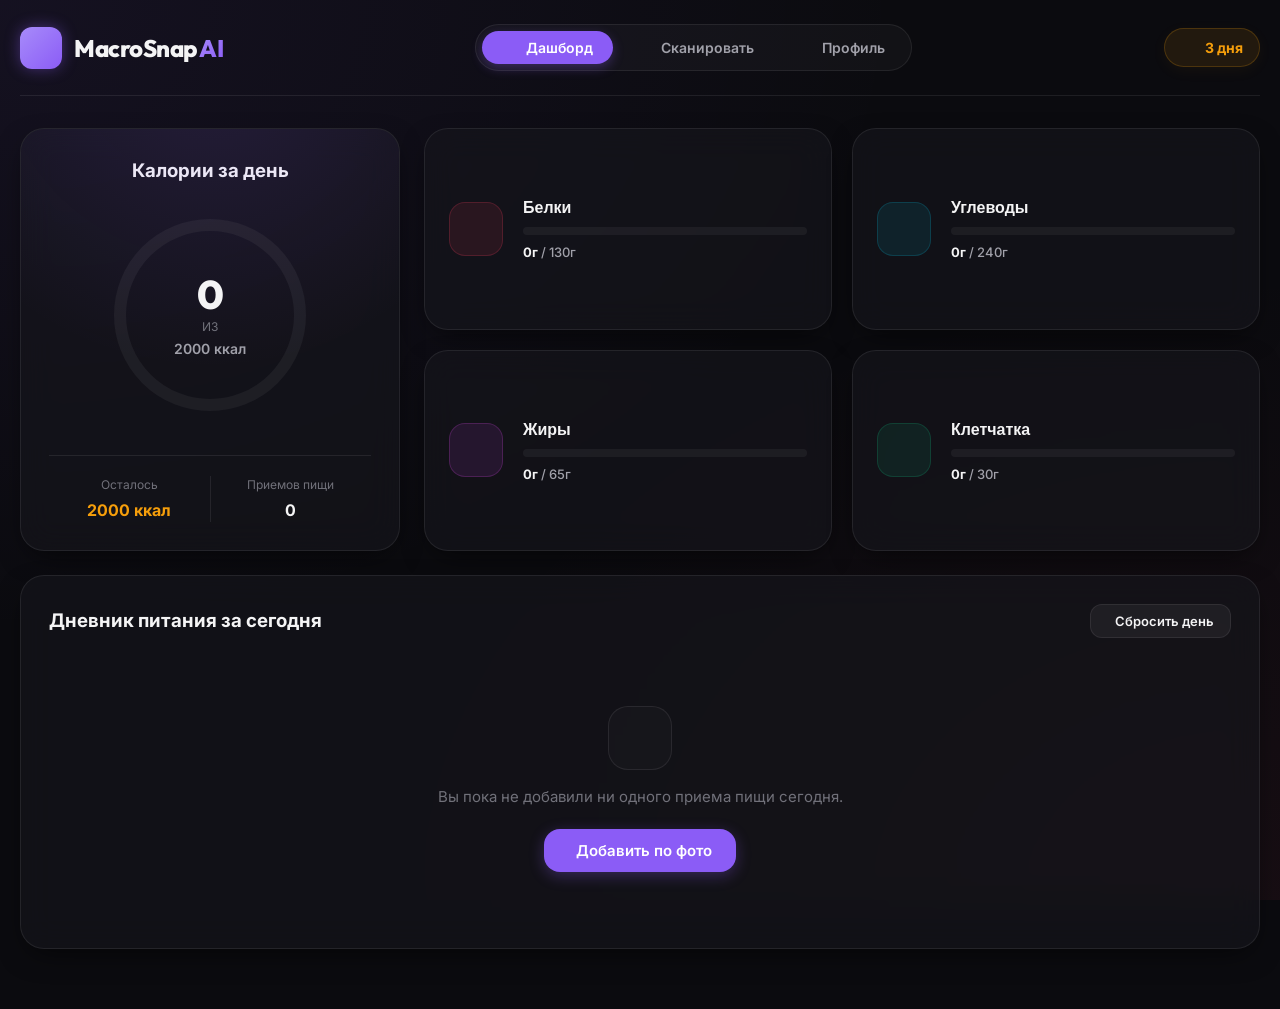
==== index.html @ 3fc34eeb "Add files via upload" ====
<!DOCTYPE html>
<html lang="ru">
<head>
  <meta charset="UTF-8">
  <meta name="viewport" content="width=device-width, initial-scale=1.0">
  <title>MacroSnap AI — Трекер питания по фото</title>
  <meta name="description" content="Умный трекер калорий и макронутриентов. Сфотографируйте еду, а наш ИИ определит ингредиенты, вес, калории и даст персональные рекомендации!">
  <link rel="stylesheet" href="styles.css?v=3.9">
  <!-- Google Fonts: Outfit and Inter -->
  <link rel="preconnect" href="https://fonts.googleapis.com">
  <link rel="preconnect" href="https://fonts.gstatic.com" crossorigin>
  <link href="https://fonts.googleapis.com/css2?family=Inter:wght@300;400;500;600;700&family=Outfit:wght@400;500;600;700;800&display=swap" rel="stylesheet">
  <!-- Lucide Icons (CDN) for UI Icons -->
  <script src="https://unpkg.com/lucide@latest"></script>
</head>
<body>
  <div class="app-container">
    <!-- Sidebar / Top Navigation -->
    <header class="app-header">
      <div class="logo-section">
        <div class="logo-icon">
          <i data-lucide="scan-line"></i>
        </div>
        <span class="logo-text">MacroSnap <span class="accent-text">AI</span></span>
      </div>
      <nav class="app-nav">
        <button class="nav-btn active" id="nav-dashboard-btn" onclick="switchTab('dashboard')">
          <i data-lucide="layout-dashboard"></i>
          <span>Дашборд</span>
        </button>
        <button class="nav-btn" id="nav-scan-btn" onclick="switchTab('scan')">
          <i data-lucide="camera"></i>
          <span>Сканировать</span>
        </button>
        <button class="nav-btn" id="nav-profile-btn" onclick="switchTab('profile')">
          <i data-lucide="user"></i>
          <span>Профиль</span>
        </button>
      </nav>
      <div class="header-actions">
        <div class="streak-badge">
          <i data-lucide="flame" class="streak-icon"></i>
          <span id="streak-count">3 дня</span>
        </div>
      </div>
    </header>

    <!-- Main Content Area -->
    <main class="app-content">
      
      <!-- ================= DASHBOARD TAB ================= -->
      <section id="tab-dashboard" class="tab-content active-tab">
        <div class="dashboard-grid">
          <!-- Main Calorie Card -->
          <div class="card calorie-card">
            <div class="card-glow"></div>
            <h3>Калории за день</h3>
            <div class="calorie-progress-container">
              <svg class="progress-ring" width="220" height="220">
                <circle class="progress-ring__circle-bg" stroke="rgba(255,255,255,0.05)" stroke-width="12" fill="transparent" r="90" cx="110" cy="110"/>
                <circle id="calorie-progress-circle" class="progress-ring__circle" stroke="url(#calorie-grad)" stroke-width="12" fill="transparent" r="90" cx="110" cy="110"/>
                <!-- Gradients Definition -->
                <defs>
                  <linearGradient id="calorie-grad" x1="0%" y1="0%" x2="100%" y2="100%">
                    <stop offset="0%" stop-color="#f59e0b" />
                    <stop offset="100%" stop-color="#ef4444" />
                  </linearGradient>
                </defs>
              </svg>
              <div class="calorie-text">
                <span id="calories-current" class="val">0</span>
                <span class="sep">из</span>
                <span id="calories-target" class="target">2000 ккал</span>
              </div>
            </div>
            <div class="calorie-stats">
              <div class="stat-item">
                <span class="label">Осталось</span>
                <span id="calories-remaining" class="value positive">2000 ккал</span>
              </div>
              <div class="stat-item">
                <span class="label">Приемов пищи</span>
                <span id="meals-count" class="value">0</span>
              </div>
            </div>
          </div>

          <!-- Macros Progress Grid -->
          <div class="macros-summary-grid">
            <!-- Protein Card -->
            <div class="card macro-card protein">
              <div class="macro-icon-wrapper">
                <i data-lucide="beef"></i>
              </div>
              <div class="macro-info">
                <span class="macro-title">Белки</span>
                <div class="macro-bar-container">
                  <div id="protein-progress" class="macro-bar" style="width: 0%"></div>
                </div>
                <div class="macro-values">
                  <span id="protein-current">0г</span> / <span id="protein-target">130г</span>
                </div>
              </div>
            </div>

            <!-- Carbs Card -->
            <div class="card macro-card carbs">
              <div class="macro-icon-wrapper">
                <i data-lucide="wheat"></i>
              </div>
              <div class="macro-info">
                <span class="macro-title">Углеводы</span>
                <div class="macro-bar-container">
                  <div id="carbs-progress" class="macro-bar" style="width: 0%"></div>
                </div>
                <div class="macro-values">
                  <span id="carbs-current">0г</span> / <span id="carbs-target">240г</span>
                </div>
              </div>
            </div>

            <!-- Fats Card -->
            <div class="card macro-card fats">
              <div class="macro-icon-wrapper">
                <i data-lucide="droplet"></i>
              </div>
              <div class="macro-info">
                <span class="macro-title">Жиры</span>
                <div class="macro-bar-container">
                  <div id="fats-progress" class="macro-bar" style="width: 0%"></div>
                </div>
                <div class="macro-values">
                  <span id="fats-current">0г</span> / <span id="fats-target">65г</span>
                </div>
              </div>
            </div>

            <!-- Fiber Card -->
            <div class="card macro-card fiber">
              <div class="macro-icon-wrapper">
                <i data-lucide="apple"></i>
              </div>
              <div class="macro-info">
                <span class="macro-title">Клетчатка</span>
                <div class="macro-bar-container">
                  <div id="fiber-progress" class="macro-bar" style="width: 0%"></div>
                </div>
                <div class="macro-values">
                  <span id="fiber-current">0г</span> / <span id="fiber-target">30г</span>
                </div>
              </div>
            </div>
          </div>
        </div>

        <!-- Today's Log -->
        <div class="card log-card">
          <div class="log-header">
            <h3>Дневник питания за сегодня</h3>
            <button class="btn btn-secondary btn-small" onclick="clearDailyLog()">
              <i data-lucide="trash-2"></i> Сбросить день
            </button>
          </div>
          <div id="meal-log-list" class="meal-log-list">
            <!-- Dynamic elements will be inserted here -->
            <div class="empty-log-state">
              <div class="empty-icon"><i data-lucide="utensils"></i></div>
              <p>Вы пока не добавили ни одного приема пищи сегодня.</p>
              <button class="btn btn-primary" onclick="switchTab('scan')">
                <i data-lucide="plus"></i>Добавить по фото
              </button>
            </div>
          </div>
        </div>
      </section>

      <!-- ================= SCAN TAB ================= -->
      <section id="tab-scan" class="tab-content">
        <div class="scan-grid">
          
          <!-- Source/Capture Section -->
          <div class="card capture-card">
            <h3>Выберите способ ввода</h3>
            
            <!-- Try Demo Section -->
            <div class="demo-section">
              <span class="demo-section-title">Быстрый старт: демо-блюда</span>
              <div class="demo-gallery">
                <div class="demo-item-card" onclick="loadDemoMeal('avocado_toast')">
                  <img src="images/avocado_toast.jpg" alt="Авокадо-тост" loading="lazy">
                  <div class="demo-item-info">
                    <span class="title">Авокадо-тост с яйцом</span>
                    <span class="subtitle">Полезный завтрак</span>
                  </div>
                </div>
                <div class="demo-item-card" onclick="loadDemoMeal('chicken_salad')">
                  <img src="images/chicken_salad.jpg" alt="Салат с курицей" loading="lazy">
                  <div class="demo-item-info">
                    <span class="title">Салат с курицей-гриль</span>
                    <span class="subtitle">Высокобелковый обед</span>
                  </div>
                </div>
                <div class="demo-item-card" onclick="loadDemoMeal('pepperoni_pizza')">
                  <img src="images/pepperoni_pizza.jpg" alt="Пепперони пицца" loading="lazy">
                  <div class="demo-item-info">
                    <span class="title">Слайс пиццы пепперони</span>
                    <span class="subtitle">Читмил / Перекус</span>
                  </div>
                </div>
                <div class="demo-item-card" onclick="loadDemoMeal('berry_bowl')">
                  <img src="images/berry_bowl.jpg" alt="Йогурт с ягодами" loading="lazy">
                  <div class="demo-item-info">
                    <span class="title">Смузи-боул с ягодами</span>
                    <span class="subtitle">Клетчатка и витамины</span>
                  </div>
                </div>
              </div>
            </div>

            <!-- Upload Dropzone & Camera Trigger -->
            <div class="upload-options">
              <div class="divider-text">Или загрузите свое фото</div>
              <div id="drop-zone" class="drop-zone">
                <i data-lucide="image-plus" class="drop-icon"></i>
                <p class="drop-title">Перетащите сюда фото или нажмите для обзора</p>
                <span class="drop-subtitle">Поддерживаются форматы JPG, PNG</span>
                <input type="file" id="file-input" accept="image/*" style="display: none;">
              </div>

              <div class="camera-actions">
                <button id="start-camera-btn" class="btn btn-secondary w-full" onclick="startWebcam()">
                  <i data-lucide="aperture"></i> Включить камеру
                </button>
              </div>

              <!-- Camera Viewport Container (Hidden initially) -->
              <div id="camera-container" class="camera-container" style="display: none;">
                <video id="webcam-preview" autoplay playsinline></video>
                <div class="camera-overlay-frame"></div>
                <div class="camera-controls">
                  <button class="btn btn-primary" onclick="capturePhoto()">
                    <i data-lucide="camera"></i>Сделать снимок
                  </button>
                  <button class="btn btn-secondary" onclick="stopWebcam()">
                    Отмена
                  </button>
                </div>
              </div>
            </div>
          </div>

          <!-- Scan Process & Analysis Result Section -->
          <div class="card analysis-card">
            <div id="analysis-placeholder" class="analysis-placeholder">
              <div class="placeholder-icon">
                <i data-lucide="cpu" class="loading-pulse-slow"></i>
              </div>
              <h4>Ожидание загрузки блюда</h4>
              <p>Выберите демо-блюдо или загрузите фото, чтобы запустить нейросеть для распознавания ингредиентов.</p>
              <div id="model-status" class="model-status">
                <span class="status-dot yellow"></span>
                <span class="status-text">Инициализация ИИ (TensorFlow)...</span>
              </div>
            </div>

            <!-- Scanning Animation Screen -->
            <div id="scanning-screen" class="scanning-screen" style="display: none;">
              <div class="scan-image-preview-container">
                <img id="scanning-image-preview" src="" alt="Сканирование...">
                <div class="scan-laser-line"></div>
                <div class="scan-grid-overlay"></div>
                <!-- Bounding boxes will be inserted here dynamically -->
                <div id="scan-bounding-boxes"></div>
              </div>
              <div class="scanning-status">
                <h4 id="scanning-status-title">Сканирование...</h4>
                <div class="loading-bar-container">
                  <div class="loading-bar" id="scan-loading-bar" style="width: 0%"></div>
                </div>
                <p id="scanning-status-desc">Свертка фич и обнаружение пикселей еды...</p>
              </div>
            </div>

            <!-- Analysis Result Dashboard -->
            <div id="analysis-result" class="analysis-result" style="display: none;">
              <div class="result-image-header">
                <img id="result-image" src="" alt="Результат распознавания">
                <div class="result-image-badge">
                  <i data-lucide="check-circle-2"></i> Распознано ИИ
                </div>
                <!-- Bounding boxes will be inserted here dynamically -->
                <div id="result-bounding-boxes"></div>
              </div>

              <!-- Raw AI Classifications -->
              <div class="ai-raw-outputs" id="ai-raw-outputs"></div>

              <!-- Main Split Panels -->
              <div class="analysis-details-grid">
                
                <!-- Macro Breakdown Circle -->
                <div class="result-macros-summary">
                  <div class="total-calories-display">
                    <span id="result-calories-val" class="kcal-number">0</span>
                    <span class="kcal-label">ккал</span>
                  </div>
                  <div class="macros-mini-bars">
                    <div class="mini-bar-item protein">
                      <div class="bar-header">
                        <span>Белки</span>
                        <span id="result-p-val">0г</span>
                      </div>
                      <div class="bar-bg"><div id="result-p-bar" class="bar-fill" style="width: 0%"></div></div>
                    </div>
                    <div class="mini-bar-item carbs">
                      <div class="bar-header">
                        <span>Углеводы</span>
                        <span id="result-c-val">0г</span>
                      </div>
                      <div class="bar-bg"><div id="result-c-bar" class="bar-fill" style="width: 0%"></div></div>
                    </div>
                    <div class="mini-bar-item fats">
                      <div class="bar-header">
                        <span>Жиры</span>
                        <span id="result-f-val">0г</span>
                      </div>
                      <div class="bar-bg"><div id="result-f-bar" class="bar-fill" style="width: 0%"></div></div>
                    </div>
                    <div class="mini-bar-item fiber">
                      <div class="bar-header">
                        <span>Клетчатка</span>
                        <span id="result-fb-val">0г</span>
                      </div>
                      <div class="bar-bg"><div id="result-fb-bar" class="bar-fill" style="width: 0%"></div></div>
                    </div>
                  </div>
                </div>

                <!-- Bounding boxes and ingredient editing list -->
                <div class="ingredients-list-panel">
                  <h4>Состав и примерный вес</h4>
                  <p class="section-desc">Отрегулируйте ползунками вес ингредиентов, если ИИ ошибся с пропорциями.</p>
                  
                  <div id="ingredients-editor" class="ingredients-editor-list">
                    <!-- Dynamic ingredient rows here -->
                  </div>

                  <!-- Autocomplete & Add Product -->
                  <div class="add-ingredient-section">
                    <div class="input-autocomplete-wrapper">
                      <i data-lucide="plus" class="add-icon"></i>
                      <input type="text" id="add-ingredient-input" placeholder="Добавить ингредиент вручную..." oninput="handleIngredientSearch()" onfocus="handleIngredientSearch()">
                      <div id="autocomplete-dropdown" class="autocomplete-dropdown" style="display: none;">
                        <!-- Match options go here -->
                      </div>
                    </div>
                  </div>
                </div>

              </div>

              <!-- Recommendation Engine Output -->
              <div class="coach-recommendation-card">
                <div class="recommendation-header">
                  <div class="coach-avatar">
                    <i data-lucide="sparkles"></i>
                  </div>
                  <div class="coach-meta">
                    <span class="coach-name">MacroSnap AI Тренер</span>
                    <span class="coach-tag">Персональный разбор</span>
                  </div>
                </div>
                <div class="recommendation-body">
                  <p id="coach-recommendation-text">Добавьте больше белка, чтобы поддержать мышечный тонус, и не забудьте про свежие овощи.</p>
                </div>
              </div>

              <!-- AI Weight Estimation Reasoning Card -->
              <div id="weight-reasoning-card" class="coach-recommendation-card weight-reasoning-card" style="display: none; margin-top: 15px; border-color: rgba(255,255,255,0.08); background: rgba(255, 255, 255, 0.02);">
                <div class="recommendation-header">
                  <div class="coach-avatar" style="background: linear-gradient(135deg, #10B981, #059669);">
                    <i data-lucide="scale"></i>
                  </div>
                  <div class="coach-meta">
                    <span class="coach-name" style="color: #10B981;">ИИ-расчет порции</span>
                    <span class="coach-tag">Ориентиры и плотность</span>
                  </div>
                </div>
                <div class="recommendation-body">
                  <p id="weight-reasoning-text" style="font-style: italic; color: var(--text-secondary);"></p>
                </div>
              </div>

              <!-- Action buttons -->
              <div class="result-actions">
                <button class="btn btn-primary w-full" onclick="saveActiveMeal()">
                  <i data-lucide="check"></i> Сохранить в дневник питания
                </button>
                <button class="btn btn-secondary w-full" onclick="resetScanTab()">
                  <i data-lucide="rotate-ccw"></i> Сбросить
                </button>
              </div>

            </div>
          </div>
        </div>
      </section>

      <!-- ================= PROFILE TAB ================= -->
      <section id="tab-profile" class="tab-content">
        <div class="dashboard-grid">
          
          <!-- User Profile Card -->
          <div class="card profile-card" id="profile-logged-view" style="display: none;">
            <div class="card-glow" style="background: radial-gradient(circle at 50% 0%, rgba(139, 92, 246, 0.15) 0%, transparent 60%);"></div>
            <div style="display: flex; align-items: center; gap: 20px; margin-bottom: 25px;">
              <div class="coach-avatar" style="width: 70px; height: 70px; font-size: 24px; font-weight: bold; background: linear-gradient(135deg, #8b5cf6, #ec4899); border-radius: 50%; display: flex; align-items: center; justify-content: center; color: white;" id="profile-letter-avatar">
                U
              </div>
              <div>
                <h3 id="profile-display-name" style="margin: 0; font-size: 22px;">Пользователь</h3>
                <span id="profile-display-email" style="font-size: 14px; color: var(--text-secondary);">user@example.com</span>
              </div>
            </div>

            <!-- Mifflin-St Jeor Summary -->
            <div style="background: rgba(255,255,255,0.02); border: 1px solid rgba(255,255,255,0.05); border-radius: 12px; padding: 20px; margin-bottom: 20px;">
              <div style="display: flex; justify-content: space-between; align-items: center; margin-bottom: 15px;">
                <span style="font-weight: 600;">Суточная норма (ИИ-расчет)</span>
                <span class="value positive" id="profile-calculated-target" style="font-weight: bold; color: var(--color-protein); font-size: 18px;">2000 ккал</span>
              </div>
              <p style="font-size: 13px; color: var(--text-secondary); line-height: 1.5; margin: 0;">Расчитано на основе формулы Миффлина-Сан Жеора для поддержания текущей массы тела с учетом вашего пола, возраста и активности.</p>
            </div>

            <!-- Profile Parameters Form / Grid -->
            <div style="display: grid; grid-template-columns: repeat(2, 1fr); gap: 15px; margin-bottom: 25px;">
              <div class="parameter-box" style="background: rgba(255,255,255,0.02); border: 1px solid rgba(255,255,255,0.05); border-radius: 12px; padding: 15px; text-align: center;">
                <span style="font-size: 12px; color: var(--text-secondary); display: block; margin-bottom: 5px;">ИМТ (Индекс массы)</span>
                <span id="profile-bmi-val" style="font-size: 20px; font-weight: bold; display: block; margin-bottom: 3px;">22.5</span>
                <span id="profile-bmi-status" class="ai-tag matched" style="font-size: 11px; padding: 2px 8px; border-radius: 20px; background: rgba(16, 185, 129, 0.1); color: #10B981; border: 1px solid rgba(16, 185, 129, 0.2);">Норма</span>
              </div>
              <div class="parameter-box" style="background: rgba(255,255,255,0.02); border: 1px solid rgba(255,255,255,0.05); border-radius: 12px; padding: 15px; text-align: center;">
                <span style="font-size: 12px; color: var(--text-secondary); display: block; margin-bottom: 5px;">Базовый метаболизм (BMR)</span>
                <span id="profile-bmr-val" style="font-size: 20px; font-weight: bold; display: block; margin-bottom: 3px;">1650</span>
                <span style="font-size: 11px; color: var(--text-secondary);">ккал / сутки</span>
              </div>
            </div>

            <!-- Parameters Editor -->
            <h4 style="margin-bottom: 15px;">Корректировка параметров</h4>
            <div style="display: flex; flex-direction: column; gap: 15px; margin-bottom: 25px;">
              <div>
                <div style="display: flex; justify-content: space-between; margin-bottom: 5px; font-size: 14px;">
                  <span>Вес</span>
                  <span id="profile-weight-label" style="font-weight: bold;">70 кг</span>
                </div>
                <input type="range" id="profile-weight-slider" min="30" max="180" step="1" value="70" oninput="updateProfileMetric('weight', this.value)" style="width: 100%; accent-color: var(--color-protein);">
              </div>
              <div>
                <div style="display: flex; justify-content: space-between; margin-bottom: 5px; font-size: 14px;">
                  <span>Рост</span>
                  <span id="profile-height-label" style="font-weight: bold;">175 см</span>
                </div>
                <input type="range" id="profile-height-slider" min="100" max="220" step="1" value="175" oninput="updateProfileMetric('height', this.value)" style="width: 100%; accent-color: var(--color-protein);">
              </div>
              <div>
                <div style="display: flex; justify-content: space-between; margin-bottom: 5px; font-size: 14px;">
                  <span>Возраст</span>
                  <span id="profile-age-label" style="font-weight: bold;">25 лет</span>
                </div>
                <input type="range" id="profile-age-slider" min="12" max="100" step="1" value="25" oninput="updateProfileMetric('age', this.value)" style="width: 100%; accent-color: var(--color-protein);">
              </div>
            </div>

            <!-- Log out -->
            <button class="btn btn-secondary w-full" onclick="handleLogout()" style="border-color: rgba(239, 68, 68, 0.2); color: #ef4444;">
              <i data-lucide="log-out"></i> Выйти из аккаунта
            </button>
          </div>

          <!-- Unlogged Profile Screen -->
          <div class="card profile-card" id="profile-unlogged-view" style="display: flex; flex-direction: column; align-items: center; justify-content: center; min-height: 400px; text-align: center; padding: 40px 20px;">
            <div class="placeholder-icon" style="background: rgba(139, 92, 246, 0.1); width: 80px; height: 80px; border-radius: 50%; display: flex; align-items: center; justify-content: center; margin-bottom: 20px; border: 1px solid rgba(139, 92, 246, 0.2);">
              <i data-lucide="lock" style="width: 36px; height: 36px; color: #8b5cf6;"></i>
            </div>
            <h4>Личный кабинет закрыт</h4>
            <p style="max-width: 320px; color: var(--text-secondary); margin-bottom: 25px; line-height: 1.5;">Войдите или зарегистрируйтесь, чтобы ИИ мог рассчитать ваши индивидуальные нормы калорий и сохранять историю.</p>
            <button class="btn btn-primary" onclick="openAuthModal()">
              <i data-lucide="log-in"></i> Войти в аккаунт
            </button>
          </div>

        </div>
      </section>

    </main>

    <!-- ================= AUTH & REGISTRATION MODAL ================= -->
    <div id="auth-modal" class="modal-overlay" style="display: none;">
      <div class="modal-card auth-modal-card">
        <div class="modal-header">
          <h3 id="auth-modal-title">Вход / Регистрация</h3>
          <button class="modal-close" onclick="closeAuthModal()"><i data-lucide="x"></i></button>
        </div>
        
        <!-- Screen 1: Enter Email -->
        <div id="auth-screen-email" class="auth-screen">
          <p style="color: var(--text-secondary); font-size: 14px; margin-bottom: 20px; line-height: 1.5;">Введите адрес электронной почты. Мы отправим вам 4-значный код подтверждения.</p>
          <div style="margin-bottom: 20px;">
            <label style="display: block; font-size: 12px; color: var(--text-secondary); margin-bottom: 8px;">Электронная почта</label>
            <input type="email" id="auth-email-input" class="search-input" placeholder="example@email.com">
          </div>
          <button class="btn btn-primary w-full" id="auth-email-btn" onclick="submitAuthEmail()">
            Отправить код <i data-lucide="arrow-right"></i>
          </button>
        </div>

        <!-- Screen 2: Enter Code -->
        <div id="auth-screen-code" class="auth-screen" style="display: none;">
          <p style="color: var(--text-secondary); font-size: 14px; margin-bottom: 20px;" id="auth-code-instruction">Код отправлен на вашу почту. Введите его ниже:</p>
          <div style="display: flex; justify-content: center; gap: 15px; margin-bottom: 25px;" id="auth-code-container">
            <input type="text" maxlength="1" class="code-box-input" onkeyup="handleCodeBoxKey(this, event, 0)">
            <input type="text" maxlength="1" class="code-box-input" onkeyup="handleCodeBoxKey(this, event, 1)">
            <input type="text" maxlength="1" class="code-box-input" onkeyup="handleCodeBoxKey(this, event, 2)">
            <input type="text" maxlength="1" class="code-box-input" onkeyup="handleCodeBoxKey(this, event, 3)">
          </div>
          <button class="btn btn-primary w-full" onclick="submitAuthCode()">
            Подтвердить <i data-lucide="shield-check"></i>
          </button>
          <button class="btn btn-secondary w-full" onclick="showAuthScreen('email')" style="margin-top: 10px; border-color: transparent;">
            Назад к выбору почты
          </button>
        </div>

        <!-- Screen 3: Initial Setup -->
        <div id="auth-screen-setup" class="auth-screen" style="display: none;">
          <p style="color: var(--text-secondary); font-size: 13px; margin-bottom: 20px;">Настроим ваши параметры для автоматического расчета дневной нормы калорий ИИ.</p>
          
          <div style="display: flex; flex-direction: column; gap: 15px; margin-bottom: 25px;">
            <div>
              <label style="display: block; font-size: 12px; color: var(--text-secondary); margin-bottom: 6px;">Как вас зовут?</label>
              <input type="text" id="setup-name-input" class="search-input" placeholder="Имя">
            </div>
            
            <div style="display: grid; grid-template-columns: 1fr 1fr; gap: 10px;">
              <div>
                <label style="display: block; font-size: 12px; color: var(--text-secondary); margin-bottom: 6px;">Ваш пол</label>
                <select id="setup-gender-select" class="search-input">
                  <option value="male">Мужской</option>
                  <option value="female">Женский</option>
                </select>
              </div>
              <div>
                <label style="display: block; font-size: 12px; color: var(--text-secondary); margin-bottom: 6px;">Возраст (лет)</label>
                <input type="number" id="setup-age-input" class="search-input" value="25" min="12" max="100">
              </div>
            </div>

            <div style="display: grid; grid-template-columns: 1fr 1fr; gap: 10px;">
              <div>
                <label style="display: block; font-size: 12px; color: var(--text-secondary); margin-bottom: 6px;">Рост (см)</label>
                <input type="number" id="setup-height-input" class="search-input" value="175" min="100" max="220">
              </div>
              <div>
                <label style="display: block; font-size: 12px; color: var(--text-secondary); margin-bottom: 6px;">Вес (кг)</label>
                <input type="number" id="setup-weight-input" class="search-input" value="70" min="30" max="180">
              </div>
            </div>

            <div>
              <label style="display: block; font-size: 12px; color: var(--text-secondary); margin-bottom: 6px;">Уровень активности</label>
              <select id="setup-activity-select" class="search-input">
                <option value="1.2">Малоподвижный (офис)</option>
                <option value="1.375">Умеренный (1-3 тренировки в неделю)</option>
                <option value="1.55">Средняя активность (3-5 тренировок)</option>
                <option value="1.725">Высокая активность (тяжелая работа / спорт)</option>
              </select>
            </div>
          </div>

          <button class="btn btn-primary w-full" onclick="submitAuthSetup()">
            Сохранить и войти <i data-lucide="check-circle"></i>
          </button>
        </div>
      </div>
    </div>

    <!-- Global Toast Notifications -->
    <div id="toast-container" class="toast-container"></div>
  </div>

  <!-- TensorFlow.js and MobileNet model loaded via CDN -->
  <script src="https://cdn.jsdelivr.net/npm/@tensorflow/tfjs@4.17.0/dist/tf.min.js"></script>
  <script src="https://cdn.jsdelivr.net/npm/@tensorflow-models/mobilenet@2.1.0/dist/mobilenet.min.js"></script>
  
  <!-- Main Application Logic Script -->
  <script src="app.js?v=3.9"></script>
</body>
</html>
---- styles.css ----
/* ================= MACROSNAP AI DESIGN SYSTEM & STYLES ================= */

:root {
  /* Color Palette */
  --bg-main: #0b0b0f;
  --bg-card: rgba(22, 22, 29, 0.65);
  --bg-card-hover: rgba(30, 30, 41, 0.85);
  --border-color: rgba(255, 255, 255, 0.08);
  --border-color-active: rgba(139, 92, 246, 0.4);
  
  --text-primary: #f4f4f5;
  --text-secondary: #a1a1aa;
  --text-muted: #71717a;
  
  --accent-primary: #8b5cf6; /* Violet */
  --accent-primary-glow: rgba(139, 92, 246, 0.15);
  --accent-success: #10b981; /* Emerald */
  
  /* Macros Colors */
  --color-calories: #f59e0b; /* Amber */
  --color-protein: #f43f5e;  /* Rose */
  --color-carbs: #06b6d4;    /* Cyan */
  --color-fats: #d946ef;     /* Magenta/Fuchsia */
  --color-fiber: #10b981;    /* Emerald */
  
  /* Gradients */
  --grad-calories: linear-gradient(135deg, #f59e0b, #ef4444);
  --grad-protein: linear-gradient(135deg, #f43f5e, #be123c);
  --grad-carbs: linear-gradient(135deg, #06b6d4, #0369a1);
  --grad-fats: linear-gradient(135deg, #d946ef, #86198f);
  --grad-fiber: linear-gradient(135deg, #10b981, #047857);
  --grad-logo: linear-gradient(135deg, #a78bfa, #8b5cf6);
  --grad-laser: linear-gradient(90deg, transparent, #22c55e, transparent);
  
  /* Transitions */
  --transition-fast: 0.2s cubic-bezier(0.4, 0, 0.2, 1);
  --transition-normal: 0.3s cubic-bezier(0.4, 0, 0.2, 1);
  --transition-slow: 0.5s cubic-bezier(0.4, 0, 0.2, 1);
  
  /* Shadows & Blurs */
  --card-shadow: 0 10px 30px -10px rgba(0, 0, 0, 0.7);
  --card-blur: blur(16px);
  --glow-shadow: 0 0 25px rgba(139, 92, 246, 0.25);
}

/* ================= RESET & GENERAL ================= */
* {
  box-sizing: border-box;
  margin: 0;
  padding: 0;
}

body {
  font-family: 'Inter', -apple-system, BlinkMacSystemFont, "Segoe UI", Roboto, sans-serif;
  background-color: var(--bg-main);
  color: var(--text-primary);
  min-height: 100vh;
  overflow-x: hidden;
  line-height: 1.5;
  background-image: 
    radial-gradient(at 0% 0%, rgba(139, 92, 246, 0.08) 0px, transparent 50%),
    radial-gradient(at 100% 100%, rgba(244, 63, 94, 0.05) 0px, transparent 50%);
  background-attachment: fixed;
}

/* Custom Scrollbar */
::-webkit-scrollbar {
  width: 8px;
  height: 8px;
}
::-webkit-scrollbar-track {
  background: var(--bg-main);
}
::-webkit-scrollbar-thumb {
  background: rgba(255, 255, 255, 0.1);
  border-radius: 4px;
}
::-webkit-scrollbar-thumb:hover {
  background: rgba(255, 255, 255, 0.2);
}

/* App Container */
.app-container {
  display: flex;
  flex-direction: column;
  min-height: 100vh;
  max-width: 1400px;
  margin: 0 auto;
  padding: 0 20px;
}

/* ================= HEADER ================= */
.app-header {
  display: flex;
  justify-content: space-between;
  align-items: center;
  padding: 24px 0;
  border-bottom: 1px solid var(--border-color);
}

.logo-section {
  display: flex;
  align-items: center;
  gap: 12px;
}

.logo-icon {
  width: 42px;
  height: 42px;
  border-radius: 12px;
  background: var(--grad-logo);
  display: flex;
  align-items: center;
  justify-content: center;
  box-shadow: 0 0 15px rgba(139, 92, 246, 0.4);
  color: white;
}

.logo-text {
  font-family: 'Outfit', sans-serif;
  font-size: 24px;
  font-weight: 800;
  letter-spacing: -0.5px;
}

.accent-text {
  background: var(--grad-logo);
  -webkit-background-clip: text;
  -webkit-text-fill-color: transparent;
}

.app-nav {
  display: flex;
  background: rgba(255, 255, 255, 0.03);
  padding: 6px;
  border-radius: 30px;
  border: 1px solid var(--border-color);
  gap: 4px;
}

.nav-btn {
  background: transparent;
  border: none;
  color: var(--text-secondary);
  padding: 8px 20px;
  border-radius: 20px;
  font-family: inherit;
  font-size: 14px;
  font-weight: 600;
  cursor: pointer;
  display: flex;
  align-items: center;
  gap: 8px;
  transition: var(--transition-fast);
}

.nav-btn i {
  width: 16px;
  height: 16px;
}

.nav-btn:hover {
  color: var(--text-primary);
  background: rgba(255, 255, 255, 0.05);
}

.nav-btn.active {
  color: white;
  background: var(--accent-primary);
  box-shadow: 0 4px 12px rgba(139, 92, 246, 0.3);
}

.streak-badge {
  display: flex;
  align-items: center;
  gap: 8px;
  background: rgba(245, 158, 11, 0.1);
  border: 1px solid rgba(245, 158, 11, 0.2);
  padding: 8px 16px;
  border-radius: 30px;
  color: var(--color-calories);
  font-size: 14px;
  font-weight: 700;
  box-shadow: 0 4px 15px rgba(245, 158, 11, 0.05);
}

.streak-icon {
  width: 16px;
  height: 16px;
  animation: pulse-fire 1.5s infinite alternate;
}

@keyframes pulse-fire {
  0% { transform: scale(1); filter: drop-shadow(0 0 2px var(--color-calories)); }
  100% { transform: scale(1.15); filter: drop-shadow(0 0 6px var(--color-calories)); }
}

/* ================= CONTENT & TABS ================= */
.app-content {
  flex: 1;
  padding: 32px 0 60px 0;
}

.tab-content {
  display: none;
}

.tab-content.active-tab {
  display: block;
  animation: fadeIn 0.4s ease-out;
}

@keyframes fadeIn {
  from { opacity: 0; transform: translateY(8px); }
  to { opacity: 1; transform: translateY(0); }
}

/* ================= CARDS & LAYOUT ================= */
.card {
  background: var(--bg-card);
  border: 1px solid var(--border-color);
  border-radius: 24px;
  padding: 28px;
  backdrop-filter: var(--card-blur);
  -webkit-backdrop-filter: var(--card-blur);
  box-shadow: var(--card-shadow);
  transition: border-color var(--transition-normal), box-shadow var(--transition-normal);
  position: relative;
  overflow: hidden;
}

.card:hover {
  border-color: rgba(255, 255, 255, 0.12);
}

.card-glow {
  position: absolute;
  top: 0;
  left: 0;
  width: 100%;
  height: 100%;
  background: radial-gradient(circle at 50% -20%, rgba(139, 92, 246, 0.15), transparent 60%);
  pointer-events: none;
}

/* Buttons */
.btn {
  display: inline-flex;
  align-items: center;
  justify-content: center;
  gap: 8px;
  font-family: inherit;
  font-size: 15px;
  font-weight: 600;
  padding: 12px 24px;
  border-radius: 16px;
  border: none;
  cursor: pointer;
  transition: var(--transition-fast);
}

.btn-primary {
  background: var(--accent-primary);
  color: white;
  box-shadow: 0 4px 15px rgba(139, 92, 246, 0.3);
}

.btn-primary:hover {
  background: #9d76fa;
  transform: translateY(-1px);
  box-shadow: 0 6px 20px rgba(139, 92, 246, 0.4);
}

.btn-secondary {
  background: rgba(255, 255, 255, 0.05);
  color: var(--text-primary);
  border: 1px solid var(--border-color);
}

.btn-secondary:hover {
  background: rgba(255, 255, 255, 0.08);
  border-color: rgba(255, 255, 255, 0.15);
}

.btn-small {
  padding: 8px 16px;
  font-size: 13px;
  border-radius: 12px;
}

.w-full {
  width: 100%;
}

/* ================= DASHBOARD TAB STYLES ================= */
.dashboard-grid {
  display: grid;
  grid-template-columns: 380px 1fr;
  gap: 24px;
  margin-bottom: 24px;
}

.calorie-card {
  display: flex;
  flex-direction: column;
  align-items: center;
  justify-content: space-between;
  min-height: 380px;
}

.calorie-progress-container {
  position: relative;
  width: 220px;
  height: 220px;
  margin: 20px 0;
}

.progress-ring {
  transform: rotate(-90deg);
}

.progress-ring__circle-bg {
  stroke-dasharray: 565.48;
  stroke-dashoffset: 0;
}

.progress-ring__circle {
  stroke-dasharray: 565.48;
  stroke-dashoffset: 565.48;
  transition: stroke-dashoffset 1s cubic-bezier(0.4, 0, 0.2, 1);
  stroke-linecap: round;
}

.calorie-text {
  position: absolute;
  top: 50%;
  left: 50%;
  transform: translate(-50%, -50%);
  text-align: center;
  display: flex;
  flex-direction: column;
}

.calorie-text .val {
  font-family: 'Outfit', sans-serif;
  font-size: 40px;
  font-weight: 800;
  color: var(--text-primary);
  line-height: 1.1;
}

.calorie-text .sep {
  font-size: 12px;
  color: var(--text-muted);
  text-transform: uppercase;
  margin: 2px 0;
}

.calorie-text .target {
  font-size: 14px;
  font-weight: 600;
  color: var(--text-secondary);
}

.calorie-stats {
  display: flex;
  width: 100%;
  border-top: 1px solid var(--border-color);
  padding-top: 20px;
  margin-top: 10px;
}

.calorie-stats .stat-item {
  flex: 1;
  text-align: center;
}

.calorie-stats .stat-item:first-child {
  border-right: 1px solid var(--border-color);
}

.stat-item .label {
  display: block;
  font-size: 12px;
  color: var(--text-muted);
  margin-bottom: 4px;
}

.stat-item .value {
  font-size: 16px;
  font-weight: 700;
}

.value.positive {
  color: var(--color-calories);
}

/* Macros Cards Grid */
.macros-summary-grid {
  display: grid;
  grid-template-columns: repeat(2, 1fr);
  gap: 20px;
}

.macro-card {
  display: flex;
  align-items: center;
  gap: 20px;
  padding: 24px;
}

.macro-icon-wrapper {
  width: 54px;
  height: 54px;
  border-radius: 16px;
  display: flex;
  align-items: center;
  justify-content: center;
}

.macro-info {
  flex: 1;
}

.macro-title {
  font-family: 'Outfit', sans-serif;
  font-size: 16px;
  font-weight: 700;
  display: block;
  margin-bottom: 8px;
}

.macro-bar-container {
  height: 8px;
  background: rgba(255, 255, 255, 0.05);
  border-radius: 4px;
  overflow: hidden;
  margin-bottom: 8px;
}

.macro-bar {
  height: 100%;
  border-radius: 4px;
  width: 0;
  transition: width 1s cubic-bezier(0.4, 0, 0.2, 1);
}

.macro-values {
  font-size: 13px;
  color: var(--text-secondary);
  font-weight: 500;
}

.macro-values span:first-child {
  color: var(--text-primary);
  font-weight: 700;
}

/* Color codes for macros */
.protein .macro-icon-wrapper {
  background: rgba(244, 63, 94, 0.1);
  color: var(--color-protein);
  border: 1px solid rgba(244, 63, 94, 0.2);
}
.protein .macro-bar { background: var(--grad-protein); }

.carbs .macro-icon-wrapper {
  background: rgba(6, 182, 212, 0.1);
  color: var(--color-carbs);
  border: 1px solid rgba(6, 182, 212, 0.2);
}
.carbs .macro-bar { background: var(--grad-carbs); }

.fats .macro-icon-wrapper {
  background: rgba(217, 70, 239, 0.1);
  color: var(--color-fats);
  border: 1px solid rgba(217, 70, 239, 0.2);
}
.fats .macro-bar { background: var(--grad-fats); }

.fiber .macro-icon-wrapper {
  background: rgba(16, 185, 129, 0.1);
  color: var(--color-fiber);
  border: 1px solid rgba(16, 185, 129, 0.2);
}
.fiber .macro-bar { background: var(--grad-fiber); }

/* Daily Meal Log List */
.log-card {
  margin-top: 24px;
}

.log-header {
  display: flex;
  justify-content: space-between;
  align-items: center;
  margin-bottom: 20px;
}

.meal-log-list {
  display: flex;
  flex-direction: column;
  gap: 16px;
}

.empty-log-state {
  display: flex;
  flex-direction: column;
  align-items: center;
  padding: 48px 0;
  text-align: center;
  color: var(--text-muted);
}

.empty-icon {
  width: 64px;
  height: 64px;
  border-radius: 20px;
  background: rgba(255, 255, 255, 0.02);
  border: 1px solid var(--border-color);
  display: flex;
  align-items: center;
  justify-content: center;
  margin-bottom: 16px;
}

.empty-icon i {
  width: 28px;
  height: 28px;
}

.empty-log-state p {
  margin-bottom: 20px;
  font-size: 15px;
}

.logged-meal-item {
  display: flex;
  align-items: center;
  justify-content: space-between;
  padding: 16px 20px;
  background: rgba(255, 255, 255, 0.02);
  border: 1px solid var(--border-color);
  border-radius: 16px;
  transition: var(--transition-fast);
}

.logged-meal-item:hover {
  background: rgba(255, 255, 255, 0.04);
  border-color: rgba(255, 255, 255, 0.1);
  transform: translateX(4px);
}

.meal-left-col {
  display: flex;
  align-items: center;
  gap: 16px;
}

.meal-thumb-wrapper {
  width: 50px;
  height: 50px;
  border-radius: 12px;
  overflow: hidden;
  border: 1px solid var(--border-color);
  background: #18181b;
}

.meal-thumb-wrapper img {
  width: 100%;
  height: 100%;
  object-fit: cover;
}

.meal-title-block {
  display: flex;
  flex-direction: column;
}

.meal-title-block .meal-name {
  font-weight: 600;
  font-size: 15px;
}

.meal-title-block .meal-time {
  font-size: 12px;
  color: var(--text-muted);
}

.meal-right-col {
  display: flex;
  align-items: center;
  gap: 24px;
}

.meal-macros-pills {
  display: flex;
  gap: 8px;
}

.macro-pill {
  padding: 4px 10px;
  border-radius: 8px;
  font-size: 12px;
  font-weight: 600;
  background: rgba(255,255,255,0.03);
  border: 1px solid var(--border-color);
}

.macro-pill.p { color: var(--color-protein); border-color: rgba(244, 63, 94, 0.15); }
.macro-pill.c { color: var(--color-carbs); border-color: rgba(6, 182, 212, 0.15); }
.macro-pill.f { color: var(--color-fats); border-color: rgba(217, 70, 239, 0.15); }

.meal-cal-pill {
  font-family: 'Outfit', sans-serif;
  font-weight: 700;
  color: var(--color-calories);
  font-size: 16px;
  display: flex;
  align-items: baseline;
  gap: 2px;
}

.meal-cal-pill span {
  font-size: 12px;
  color: var(--text-muted);
  font-weight: 500;
}

.btn-delete-meal {
  background: transparent;
  border: none;
  color: var(--text-muted);
  cursor: pointer;
  padding: 4px;
  border-radius: 8px;
  transition: var(--transition-fast);
}

.btn-delete-meal:hover {
  color: #ef4444;
  background: rgba(239, 68, 68, 0.1);
}

/* ================= SCAN TAB STYLES ================= */
.scan-grid {
  display: grid;
  grid-template-columns: 1fr 1fr;
  gap: 24px;
  align-items: start;
}

.capture-card h3, .analysis-card h3 {
  margin-bottom: 20px;
  font-family: 'Outfit', sans-serif;
  font-weight: 700;
}

/* Demo Section */
.demo-section {
  margin-bottom: 24px;
}

.demo-section-title {
  display: block;
  font-size: 13px;
  font-weight: 600;
  color: var(--text-muted);
  text-transform: uppercase;
  letter-spacing: 0.5px;
  margin-bottom: 12px;
}

.demo-gallery {
  display: grid;
  grid-template-columns: repeat(2, 1fr);
  gap: 12px;
}

.demo-item-card {
  position: relative;
  border-radius: 16px;
  height: 100px;
  overflow: hidden;
  cursor: pointer;
  border: 1px solid var(--border-color);
  transition: var(--transition-normal);
}

.demo-item-card img {
  width: 100%;
  height: 100%;
  object-fit: cover;
  transition: var(--transition-normal);
}

.demo-item-info {
  position: absolute;
  bottom: 0;
  left: 0;
  right: 0;
  padding: 10px 12px;
  background: linear-gradient(to top, rgba(0, 0, 0, 0.95) 20%, transparent);
  display: flex;
  flex-direction: column;
}

.demo-item-info .title {
  font-size: 12px;
  font-weight: 700;
  color: var(--text-primary);
  white-space: nowrap;
  overflow: hidden;
  text-overflow: ellipsis;
}

.demo-item-info .subtitle {
  font-size: 10px;
  color: var(--text-muted);
}

.demo-item-card:hover {
  transform: translateY(-2px);
  border-color: var(--accent-primary);
  box-shadow: 0 4px 15px rgba(139, 92, 246, 0.2);
}

.demo-item-card:hover img {
  transform: scale(1.08);
}

/* Upload zone */
.divider-text {
  display: flex;
  align-items: center;
  text-align: center;
  color: var(--text-muted);
  font-size: 12px;
  font-weight: 600;
  text-transform: uppercase;
  letter-spacing: 1px;
  margin: 20px 0;
}

.divider-text::before, .divider-text::after {
  content: '';
  flex: 1;
  border-bottom: 1px solid var(--border-color);
}

.divider-text::before { margin-right: 15px; }
.divider-text::after { margin-left: 15px; }

.drop-zone {
  border: 2px dashed rgba(255, 255, 255, 0.1);
  background: rgba(255, 255, 255, 0.01);
  border-radius: 20px;
  padding: 36px 20px;
  text-align: center;
  cursor: pointer;
  transition: var(--transition-normal);
  display: flex;
  flex-direction: column;
  align-items: center;
  margin-bottom: 16px;
}

.drop-zone:hover, .drop-zone.dragover {
  border-color: var(--accent-primary);
  background: rgba(139, 92, 246, 0.03);
}

.drop-icon {
  width: 40px;
  height: 40px;
  color: var(--text-secondary);
  margin-bottom: 12px;
  transition: var(--transition-fast);
}

.drop-zone:hover .drop-icon {
  color: var(--accent-primary);
  transform: translateY(-2px);
}

.drop-title {
  font-size: 14px;
  font-weight: 600;
  margin-bottom: 4px;
}

.drop-subtitle {
  font-size: 12px;
  color: var(--text-muted);
}

/* Camera Stream Viewport */
.camera-container {
  margin-top: 16px;
  position: relative;
  border-radius: 20px;
  overflow: hidden;
  border: 1px solid var(--border-color);
  background: black;
  aspect-ratio: 4/3;
}

#webcam-preview {
  width: 100%;
  height: 100%;
  object-fit: cover;
}

.camera-overlay-frame {
  position: absolute;
  top: 15%;
  left: 15%;
  right: 15%;
  bottom: 15%;
  border: 2px dashed rgba(255, 255, 255, 0.4);
  border-radius: 16px;
  pointer-events: none;
  box-shadow: 0 0 0 9999px rgba(0, 0, 0, 0.5);
}

.camera-controls {
  position: absolute;
  bottom: 16px;
  left: 50%;
  transform: translateX(-50%);
  display: flex;
  gap: 12px;
  z-index: 10;
  width: calc(100% - 32px);
  justify-content: center;
}

/* ================= ANALYSIS CARD STYLES ================= */
.analysis-card {
  min-height: 420px;
  display: flex;
  flex-direction: column;
}

.analysis-placeholder {
  flex: 1;
  display: flex;
  flex-direction: column;
  align-items: center;
  justify-content: center;
  text-align: center;
  padding: 40px 20px;
  color: var(--text-muted);
}

.placeholder-icon {
  width: 72px;
  height: 72px;
  border-radius: 24px;
  background: rgba(255, 255, 255, 0.02);
  border: 1px solid var(--border-color);
  display: flex;
  align-items: center;
  justify-content: center;
  margin-bottom: 20px;
  color: var(--text-secondary);
}

.placeholder-icon i {
  width: 32px;
  height: 32px;
}

.analysis-placeholder h4 {
  color: var(--text-primary);
  font-size: 18px;
  margin-bottom: 8px;
}

.analysis-placeholder p {
  font-size: 14px;
  max-width: 340px;
  margin-bottom: 24px;
}

.model-status {
  display: inline-flex;
  align-items: center;
  gap: 8px;
  padding: 8px 16px;
  border-radius: 30px;
  background: rgba(255, 255, 255, 0.03);
  border: 1px solid var(--border-color);
  font-size: 12px;
  font-weight: 600;
  color: var(--text-secondary);
}

.status-dot {
  width: 8px;
  height: 8px;
  border-radius: 50%;
  display: inline-block;
}

.status-dot.yellow { background: var(--color-calories); box-shadow: 0 0 8px var(--color-calories); }
.status-dot.green { background: var(--color-fiber); box-shadow: 0 0 8px var(--color-fiber); }

/* Pulse animation helper */
.loading-pulse-slow {
  animation: pulse-op 2s infinite alternate;
}
@keyframes pulse-op {
  0% { opacity: 0.4; }
  100% { opacity: 1; }
}

/* ================= SCANNING SCREEN STYLES ================= */
.scanning-screen {
  flex: 1;
  display: flex;
  flex-direction: column;
}

.scan-image-preview-container {
  position: relative;
  width: 100%;
  border-radius: 20px;
  overflow: hidden;
  border: 1px solid var(--border-color);
  aspect-ratio: 4/3;
  background: #000;
}

.scan-image-preview-container img {
  width: 100%;
  height: 100%;
  object-fit: cover;
}

.scan-laser-line {
  position: absolute;
  left: 0;
  width: 100%;
  height: 4px;
  background: var(--grad-laser);
  z-index: 5;
  box-shadow: 0 0 15px #22c55e, 0 0 5px #22c55e;
  animation: sweep-laser 2s infinite ease-in-out;
}

@keyframes sweep-laser {
  0% { top: 0%; }
  50% { top: 100%; }
  100% { top: 0%; }
}

.scan-grid-overlay {
  position: absolute;
  top: 0;
  left: 0;
  width: 100%;
  height: 100%;
  background-image: 
    linear-gradient(rgba(34, 197, 94, 0.04) 1px, transparent 1px),
    linear-gradient(90deg, rgba(34, 197, 94, 0.04) 1px, transparent 1px);
  background-size: 30px 30px;
  pointer-events: none;
  z-index: 4;
}

/* Simulated AI Bounding Boxes */
.scan-bbox {
  position: absolute;
  border: 2px solid #22c55e;
  border-radius: 4px;
  background: rgba(34, 197, 94, 0.15);
  box-shadow: 0 0 8px rgba(34, 197, 94, 0.4);
  z-index: 6;
  pointer-events: none;
  animation: bbox-fade-in 0.4s ease-out forwards;
}

.scan-bbox-label {
  position: absolute;
  top: -24px;
  left: -2px;
  background: #22c55e;
  color: black;
  font-size: 11px;
  font-weight: 700;
  padding: 2px 6px;
  border-radius: 4px 4px 0 0;
  white-space: nowrap;
  box-shadow: 0 2px 4px rgba(0,0,0,0.3);
}

@keyframes bbox-fade-in {
  from { opacity: 0; transform: scale(0.9); }
  to { opacity: 1; transform: scale(1); }
}

.result-bbox {
  position: absolute;
  border: 2px solid var(--accent-primary);
  border-radius: 4px;
  background: rgba(139, 92, 246, 0.15);
  box-shadow: 0 0 8px rgba(139, 92, 246, 0.4);
  z-index: 6;
  pointer-events: none;
  animation: bbox-fade-in 0.4s ease-out forwards;
}

.result-bbox-label {
  position: absolute;
  top: -24px;
  left: -2px;
  background: var(--accent-primary);
  color: white;
  font-size: 11px;
  font-weight: 700;
  padding: 2px 6px;
  border-radius: 4px 4px 0 0;
  white-space: nowrap;
  box-shadow: 0 2px 4px rgba(0,0,0,0.3);
}

.ai-raw-outputs {
  display: flex;
  flex-wrap: wrap;
  gap: 8px;
  margin-top: -12px;
  margin-bottom: 20px;
}

.ai-tag {
  background: rgba(255, 255, 255, 0.04);
  border: 1px solid var(--border-color);
  padding: 4px 10px;
  border-radius: 8px;
  font-size: 11px;
  font-weight: 600;
  color: var(--text-secondary);
}

.ai-tag.matched {
  border-color: rgba(16, 185, 129, 0.3);
  background: rgba(16, 185, 129, 0.05);
  color: var(--color-fiber);
}

.scanning-status {
  padding: 20px 0;
  text-align: center;
}

.scanning-status h4 {
  font-size: 16px;
  font-weight: 700;
  margin-bottom: 12px;
}

.loading-bar-container {
  height: 6px;
  background: rgba(255, 255, 255, 0.05);
  border-radius: 3px;
  overflow: hidden;
  margin-bottom: 8px;
}

.loading-bar {
  height: 100%;
  background: #22c55e;
  width: 0;
  box-shadow: 0 0 8px rgba(34, 197, 94, 0.6);
  transition: width 0.1s linear;
}

.scanning-status p {
  font-size: 13px;
  color: var(--text-muted);
}

/* ================= RESULTS PANEL STYLES ================= */
.analysis-result {
  animation: fadeIn 0.4s ease-out;
}

.result-image-header {
  position: relative;
  width: 100%;
  border-radius: 20px;
  overflow: hidden;
  border: 1px solid var(--border-color);
  aspect-ratio: 16/9;
  background: #000;
  margin-bottom: 24px;
}

.result-image-header img {
  width: 100%;
  height: 100%;
  object-fit: cover;
}

.result-image-badge {
  position: absolute;
  bottom: 16px;
  right: 16px;
  display: flex;
  align-items: center;
  gap: 6px;
  background: rgba(16, 185, 129, 0.85);
  backdrop-filter: blur(8px);
  -webkit-backdrop-filter: blur(8px);
  padding: 6px 14px;
  border-radius: 30px;
  color: white;
  font-size: 12px;
  font-weight: 700;
  border: 1px solid rgba(255, 255, 255, 0.1);
  box-shadow: 0 4px 10px rgba(0, 0, 0, 0.3);
}

.analysis-details-grid {
  display: grid;
  grid-template-columns: 180px 1fr;
  gap: 24px;
  margin-bottom: 24px;
}

.result-macros-summary {
  display: flex;
  flex-direction: column;
  justify-content: space-between;
  background: rgba(255,255,255,0.01);
  border: 1px solid var(--border-color);
  border-radius: 20px;
  padding: 16px;
}

.total-calories-display {
  text-align: center;
  padding: 12px 0 20px 0;
  border-bottom: 1px solid var(--border-color);
}

.total-calories-display .kcal-number {
  font-family: 'Outfit', sans-serif;
  font-size: 36px;
  font-weight: 800;
  color: var(--color-calories);
  display: block;
  line-height: 1;
}

.total-calories-display .kcal-label {
  font-size: 12px;
  color: var(--text-muted);
  font-weight: 600;
  text-transform: uppercase;
  margin-top: 4px;
  display: block;
}

.macros-mini-bars {
  display: flex;
  flex-direction: column;
  gap: 12px;
  padding-top: 16px;
}

.mini-bar-item .bar-header {
  display: flex;
  justify-content: space-between;
  font-size: 11px;
  margin-bottom: 4px;
  font-weight: 600;
}

.mini-bar-item .bar-header span:first-child {
  color: var(--text-secondary);
}

.mini-bar-item .bar-header span:last-child {
  color: var(--text-primary);
  font-weight: 700;
}

.mini-bar-item .bar-bg {
  height: 5px;
  background: rgba(255, 255, 255, 0.05);
  border-radius: 3px;
  overflow: hidden;
}

.mini-bar-item .bar-fill {
  height: 100%;
  border-radius: 3px;
  width: 0%;
  transition: width 0.3s ease;
}

.mini-bar-item.protein .bar-fill { background: var(--color-protein); }
.mini-bar-item.carbs .bar-fill { background: var(--color-carbs); }
.mini-bar-item.fats .bar-fill { background: var(--color-fats); }
.mini-bar-item.fiber .bar-fill { background: var(--color-fiber); }

/* Bounding box and Ingredient list editing */
.ingredients-list-panel h4 {
  font-size: 16px;
  font-weight: 700;
  margin-bottom: 4px;
}

.ingredients-list-panel .section-desc {
  font-size: 12px;
  color: var(--text-muted);
  margin-bottom: 16px;
}

.ingredients-editor-list {
  display: flex;
  flex-direction: column;
  gap: 12px;
  margin-bottom: 16px;
}

.ingredient-row {
  display: flex;
  align-items: center;
  gap: 12px;
  background: rgba(255, 255, 255, 0.02);
  border: 1px solid var(--border-color);
  border-radius: 12px;
  padding: 10px 14px;
}

.ingredient-row .ing-name-block {
  flex: 1.2;
  display: flex;
  flex-direction: column;
}

.ingredient-row .ing-name {
  font-size: 14px;
  font-weight: 600;
}

.ingredient-row .ing-cal {
  font-size: 11px;
  color: var(--text-muted);
}

.ingredient-row .slider-container {
  flex: 2;
  display: flex;
  align-items: center;
  gap: 8px;
}

.ingredient-row .weight-slider {
  flex: 1;
  -webkit-appearance: none;
  appearance: none;
  height: 4px;
  background: rgba(255, 255, 255, 0.1);
  border-radius: 2px;
  outline: none;
  cursor: pointer;
}

.ingredient-row .weight-slider::-webkit-slider-thumb {
  -webkit-appearance: none;
  appearance: none;
  width: 14px;
  height: 14px;
  border-radius: 50%;
  background: var(--accent-primary);
  box-shadow: 0 0 6px var(--accent-primary);
  border: none;
  transition: transform 0.1s;
}

.ingredient-row .weight-slider::-webkit-slider-thumb:hover {
  transform: scale(1.2);
}

.ingredient-row .weight-val {
  font-size: 12px;
  font-weight: 700;
  width: 42px;
  text-align: right;
  color: var(--text-primary);
}

.btn-remove-ing {
  background: transparent;
  border: none;
  color: var(--text-muted);
  cursor: pointer;
  padding: 4px;
  display: flex;
  align-items: center;
  border-radius: 6px;
  transition: var(--transition-fast);
}

.btn-remove-ing:hover {
  color: #ef4444;
  background: rgba(239, 68, 68, 0.1);
}

.btn-remove-ing i {
  width: 14px;
  height: 14px;
}

/* Autocomplete & Add Product manual input */
.add-ingredient-section {
  position: relative;
}

.input-autocomplete-wrapper {
  display: flex;
  align-items: center;
  background: rgba(255, 255, 255, 0.02);
  border: 1px solid var(--border-color);
  border-radius: 12px;
  padding: 8px 12px;
  gap: 10px;
}

.input-autocomplete-wrapper .add-icon {
  width: 16px;
  height: 16px;
  color: var(--text-muted);
}

.input-autocomplete-wrapper input {
  background: transparent;
  border: none;
  color: var(--text-primary);
  font-family: inherit;
  font-size: 13px;
  outline: none;
  width: 100%;
}

.input-autocomplete-wrapper input::placeholder {
  color: var(--text-muted);
}

.autocomplete-dropdown {
  position: absolute;
  top: 100%;
  left: 0;
  right: 0;
  margin-top: 6px;
  background: #18181b;
  border: 1px solid var(--border-color);
  border-radius: 12px;
  max-height: 180px;
  overflow-y: auto;
  z-index: 50;
  box-shadow: 0 10px 25px rgba(0,0,0,0.5);
  backdrop-filter: blur(10px);
}

.autocomplete-item {
  padding: 10px 14px;
  font-size: 13px;
  cursor: pointer;
  transition: var(--transition-fast);
  display: flex;
  justify-content: space-between;
  align-items: center;
}

.autocomplete-item:hover {
  background: rgba(255, 255, 255, 0.05);
  color: white;
}

.autocomplete-item .cal-preview {
  font-size: 11px;
  color: var(--text-muted);
}

/* Recommendation card output styling */
.coach-recommendation-card {
  background: linear-gradient(135deg, rgba(139, 92, 246, 0.08) 0%, rgba(20, 20, 25, 0.8) 100%);
  border: 1px solid rgba(139, 92, 246, 0.2);
  border-radius: 20px;
  padding: 20px;
  margin-bottom: 24px;
  position: relative;
}

.coach-recommendation-card::before {
  content: '';
  position: absolute;
  top: 0;
  left: 0;
  right: 0;
  height: 1px;
  background: linear-gradient(90deg, transparent, rgba(139,92,246,0.3), transparent);
}

.recommendation-header {
  display: flex;
  align-items: center;
  gap: 12px;
  margin-bottom: 12px;
}

.coach-avatar {
  width: 38px;
  height: 38px;
  border-radius: 50%;
  background: var(--accent-primary);
  color: white;
  display: flex;
  align-items: center;
  justify-content: center;
  box-shadow: 0 0 10px rgba(139, 92, 246, 0.3);
}

.coach-avatar i {
  width: 18px;
  height: 18px;
  animation: spin-sparkle 4s linear infinite;
}

@keyframes spin-sparkle {
  0% { transform: rotate(0); }
  50% { transform: scale(1.1) rotate(180deg); }
  100% { transform: rotate(360deg); }
}

.coach-meta {
  display: flex;
  flex-direction: column;
}

.coach-name {
  font-family: 'Outfit', sans-serif;
  font-weight: 700;
  font-size: 14px;
}

.coach-tag {
  font-size: 10px;
  text-transform: uppercase;
  letter-spacing: 0.5px;
  color: var(--accent-primary);
  font-weight: 700;
}

.recommendation-body {
  font-size: 14px;
  color: var(--text-primary);
  line-height: 1.6;
}

.result-actions {
  display: grid;
  grid-template-columns: 1.5fr 1fr;
  gap: 12px;
}

/* ================= TOASTS & NOTIFICATIONS ================= */
.toast-container {
  position: fixed;
  bottom: 24px;
  right: 24px;
  display: flex;
  flex-direction: column;
  gap: 10px;
  z-index: 100;
}

.toast {
  background: rgba(20, 20, 25, 0.85);
  border: 1px solid var(--border-color);
  border-radius: 12px;
  padding: 12px 18px;
  display: flex;
  align-items: center;
  gap: 12px;
  color: var(--text-primary);
  backdrop-filter: blur(10px);
  box-shadow: 0 10px 25px rgba(0,0,0,0.3);
  animation: toast-slide-in 0.3s cubic-bezier(0.4, 0, 0.2, 1) forwards;
  min-width: 250px;
  max-width: 320px;
  font-size: 13px;
  font-weight: 600;
}

.toast.success { border-color: rgba(16,185,129,0.3); }
.toast.success i { color: var(--color-fiber); }

.toast.info { border-color: rgba(6,182,212,0.3); }
.toast.info i { color: var(--color-carbs); }

@keyframes toast-slide-in {
  from { opacity: 0; transform: translateY(10px) scale(0.95); }
  to { opacity: 1; transform: translateY(0) scale(1); }
}

.toast.fade-out {
  animation: toast-fade-out 0.3s cubic-bezier(0.4, 0, 0.2, 1) forwards;
}

@keyframes toast-fade-out {
  from { opacity: 1; transform: translateY(0); }
  to { opacity: 0; transform: translateY(-10px); }
}

/* ================= RESPONSIVE ================= */
@media (max-width: 1024px) {
  .dashboard-grid {
    grid-template-columns: 1fr;
  }
  .scan-grid {
    grid-template-columns: 1fr;
  }
}

@media (max-width: 768px) {
  body {
    padding: 0 12px;
  }
  .app-header {
    flex-direction: column;
    gap: 16px;
    padding: 16px 0;
  }
  .app-nav {
    width: 100%;
    justify-content: center;
  }
  .nav-btn {
    flex: 1;
    justify-content: center;
    padding: 10px 0;
  }
  .macros-summary-grid {
    grid-template-columns: 1fr;
  }
  .analysis-details-grid {
    grid-template-columns: 1fr;
  }
  .demo-gallery {
    grid-template-columns: repeat(2, 1fr);
  }
  .result-actions {
    grid-template-columns: 1fr;
  }
}

/* ================= SETTINGS BUTTON & MODAL ================= */
.settings-btn {
  background: rgba(255, 255, 255, 0.03);
  border: 1px solid var(--border-color);
  width: 40px;
  height: 40px;
  border-radius: 50%;
  color: var(--text-secondary);
  display: flex;
  align-items: center;
  justify-content: center;
  cursor: pointer;
  transition: var(--transition-fast);
}

.settings-btn:hover {
  color: white;
  background: rgba(255, 255, 255, 0.08);
  border-color: rgba(255, 255, 255, 0.2);
  transform: rotate(45deg);
}

.settings-btn i {
  width: 18px;
  height: 18px;
}

.modal-overlay {
  position: fixed;
  top: 0;
  left: 0;
  width: 100vw;
  height: 100vh;
  background: rgba(0, 0, 0, 0.7);
  backdrop-filter: blur(12px);
  -webkit-backdrop-filter: blur(12px);
  display: flex;
  align-items: center;
  justify-content: center;
  z-index: 200;
  animation: modal-fade-in 0.25s ease-out forwards;
}

.modal-card {
  background: rgba(22, 22, 29, 0.85);
  border: 1px solid rgba(255, 255, 255, 0.1);
  border-radius: 24px;
  width: 90%;
  max-width: 500px;
  box-shadow: 0 25px 50px -12px rgba(0, 0, 0, 0.8);
  overflow: hidden;
  animation: modal-slide-up 0.3s cubic-bezier(0.34, 1.56, 0.64, 1) forwards;
}

@keyframes modal-fade-in {
  from { opacity: 0; }
  to { opacity: 1; }
}

@keyframes modal-slide-up {
  from { transform: scale(0.9) translateY(20px); opacity: 0; }
  to { transform: scale(1) translateY(0); opacity: 1; }
}

.modal-header {
  display: flex;
  justify-content: space-between;
  align-items: center;
  padding: 20px 24px;
  border-bottom: 1px solid var(--border-color);
}

.modal-header h3 {
  font-family: 'Outfit', sans-serif;
  font-size: 20px;
  font-weight: 700;
  display: flex;
  align-items: center;
  gap: 10px;
}

.settings-modal-icon {
  color: var(--accent-primary);
  width: 22px;
  height: 22px;
}

.close-modal-btn {
  background: transparent;
  border: none;
  color: var(--text-muted);
  cursor: pointer;
  padding: 4px;
  border-radius: 6px;
  display: flex;
  align-items: center;
  transition: var(--transition-fast);
}

.close-modal-btn:hover {
  color: white;
  background: rgba(255, 255, 255, 0.05);
}

.close-modal-btn i {
  width: 18px;
  height: 18px;
}

.modal-body {
  padding: 24px;
  display: flex;
  flex-direction: column;
  gap: 20px;
}

.modal-desc {
  font-size: 13.5px;
  color: var(--text-secondary);
  line-height: 1.5;
}

.form-group {
  display: flex;
  flex-direction: column;
  gap: 8px;
}

.form-group label {
  font-size: 13px;
  font-weight: 700;
  color: var(--text-primary);
  text-transform: uppercase;
  letter-spacing: 0.5px;
}

.input-password-wrapper {
  position: relative;
  display: flex;
  align-items: center;
  background: rgba(0, 0, 0, 0.2);
  border: 1px solid var(--border-color);
  border-radius: 12px;
  overflow: hidden;
  transition: border-color var(--transition-fast);
}

.input-password-wrapper:focus-within {
  border-color: var(--accent-primary);
}

.input-password-wrapper input {
  width: 100%;
  background: transparent;
  border: none;
  padding: 12px 14px;
  color: white;
  font-family: inherit;
  font-size: 14px;
  outline: none;
}

.toggle-password-btn {
  position: absolute;
  right: 12px;
  background: transparent;
  border: none;
  color: var(--text-muted);
  cursor: pointer;
  display: flex;
  align-items: center;
  padding: 4px;
}

.toggle-password-btn:hover {
  color: var(--text-secondary);
}

.toggle-password-btn i {
  width: 16px;
  height: 16px;
}

.help-text {
  font-size: 11px;
  color: var(--text-muted);
  line-height: 1.4;
}

.help-text a {
  color: var(--accent-primary);
  text-decoration: none;
  font-weight: 600;
  display: inline-flex;
  align-items: center;
  gap: 2px;
}

.help-text a:hover {
  text-decoration: underline;
}

.inline-icon {
  width: 10px;
  height: 10px;
}

/* Switch styling */
.toggle-group {
  display: flex;
  flex-direction: row;
  justify-content: space-between;
  align-items: center;
  background: rgba(255, 255, 255, 0.01);
  border: 1px solid var(--border-color);
  padding: 14px 16px;
  border-radius: 16px;
}

.toggle-label-desc {
  display: flex;
  flex-direction: column;
  gap: 2px;
}

.toggle-title {
  font-size: 13.5px;
  font-weight: 600;
}

.toggle-desc {
  font-size: 11px;
  color: var(--text-muted);
}

.switch {
  position: relative;
  display: inline-block;
  width: 44px;
  height: 24px;
  flex-shrink: 0;
}

.switch input {
  opacity: 0;
  width: 0;
  height: 0;
}

.switch .slider {
  position: absolute;
  cursor: pointer;
  top: 0;
  left: 0;
  right: 0;
  bottom: 0;
  background-color: rgba(255, 255, 255, 0.1);
  transition: .3s;
  border: 1px solid var(--border-color);
}

.switch .slider:before {
  position: absolute;
  content: "";
  height: 16px;
  width: 16px;
  left: 3px;
  bottom: 3px;
  background-color: var(--text-secondary);
  transition: .3s;
}

.switch input:checked + .slider {
  background-color: var(--accent-primary);
}

.switch input:checked + .slider:before {
  transform: translateX(20px);
  background-color: white;
}

.switch .slider.round {
  border-radius: 24px;
}

.switch .slider.round:before {
  border-radius: 50%;
}

.modal-footer {
  display: flex;
  justify-content: flex-end;
  gap: 12px;
  padding: 16px 24px;
  border-top: 1px solid var(--border-color);
  background: rgba(0, 0, 0, 0.15);
}

/* Prompt Banner styling */
.gemini-promo-banner {
  display: flex;
  align-items: center;
  gap: 10px;
  background: rgba(139, 92, 246, 0.06);
  border: 1px solid rgba(139, 92, 246, 0.15);
  padding: 10px 14px;
  border-radius: 12px;
  font-size: 11px;
  color: var(--text-secondary);
  margin-top: 12px;
}

.gemini-promo-banner i {
  color: var(--accent-primary);
  width: 16px;
  height: 16px;
  flex-shrink: 0;
}

.gemini-promo-banner a {
  color: var(--accent-primary);
  font-weight: 600;
  text-decoration: none;
}

.gemini-promo-banner a:hover {
  text-decoration: underline;
}

/* Authentication Code Verification Styling */
.code-box-input {
  width: 50px;
  height: 55px;
  background: rgba(0, 0, 0, 0.3);
  border: 1px solid rgba(255, 255, 255, 0.08);
  border-radius: 12px;
  color: white;
  font-size: 24px;
  font-weight: bold;
  text-align: center;
  outline: none;
  transition: all 0.2s ease;
}

.code-box-input:focus {
  border-color: var(--accent-primary);
  box-shadow: 0 0 0 2px rgba(139, 92, 246, 0.2);
  background: rgba(0, 0, 0, 0.1);
}

.auth-modal-card {
  max-width: 420px;
}

.auth-screen {
  padding: 20px 24px 24px;
}

/* Professional Input Styles */
.search-input {
  width: 100%;
  height: 44px;
  background: rgba(255, 255, 255, 0.04);
  border: 1px solid rgba(255, 255, 255, 0.08);
  border-radius: 12px;
  color: white;
  padding: 0 16px;
  font-size: 14px;
  outline: none;
  transition: all 0.2s ease;
  box-sizing: border-box;
}

.search-input:focus {
  border-color: var(--accent-primary);
  background: rgba(255, 255, 255, 0.08);
  box-shadow: 0 0 0 2px rgba(139, 92, 246, 0.2);
}

.search-input::placeholder {
  color: rgba(255, 255, 255, 0.3);
}

/* Styling dropdown menus in select elements */
select.search-input {
  color: white;
  background-color: rgba(255, 255, 255, 0.04);
  padding: 0 12px;
  cursor: pointer;
}

select.search-input option {
  background-color: #121214;
  color: white;
}
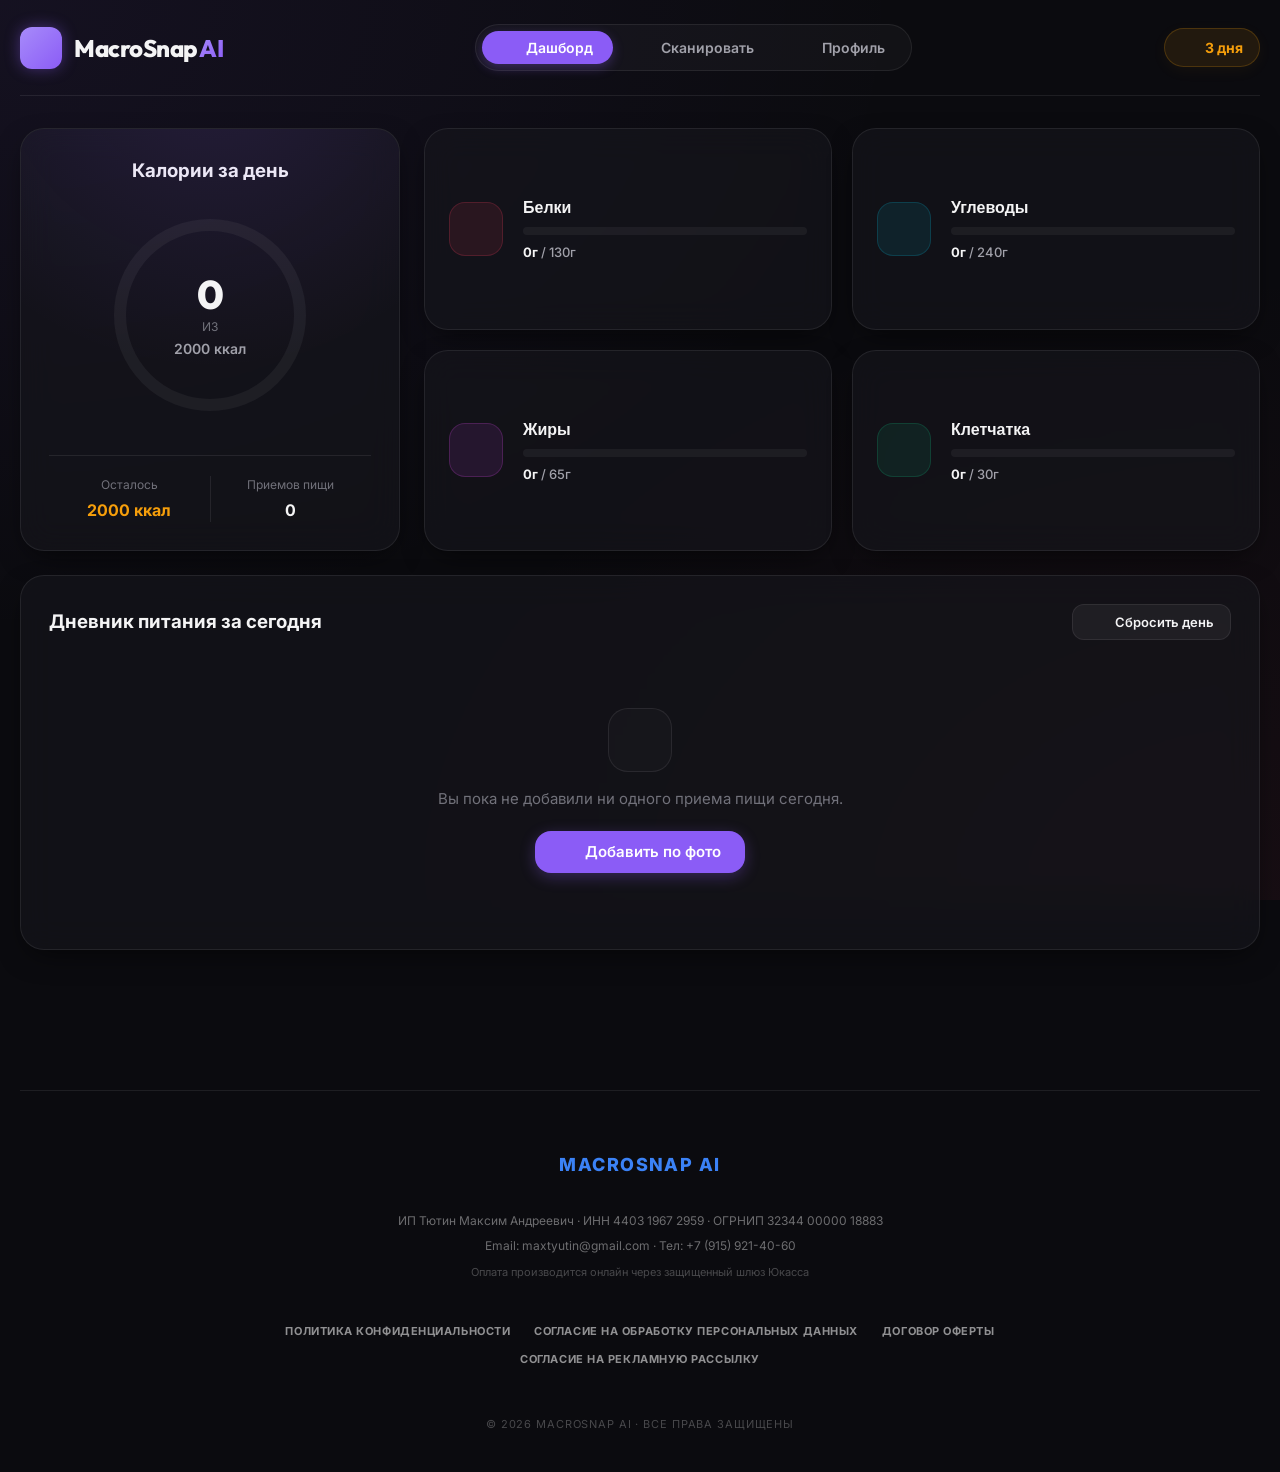
==== commit f14d01d8: "Add files via upload" ====
--- a/index.html
+++ b/index.html
@@ -5,13 +5,15 @@
   <meta name="viewport" content="width=device-width, initial-scale=1.0">
   <title>MacroSnap AI — Трекер питания по фото</title>
   <meta name="description" content="Умный трекер калорий и макронутриентов. Сфотографируйте еду, а наш ИИ определит ингредиенты, вес, калории и даст персональные рекомендации!">
-  <link rel="stylesheet" href="styles.css?v=3.9">
+  <link rel="stylesheet" href="styles.css?v=5.4">
   <!-- Google Fonts: Outfit and Inter -->
   <link rel="preconnect" href="https://fonts.googleapis.com">
   <link rel="preconnect" href="https://fonts.gstatic.com" crossorigin>
   <link href="https://fonts.googleapis.com/css2?family=Inter:wght@300;400;500;600;700&family=Outfit:wght@400;500;600;700;800&display=swap" rel="stylesheet">
   <!-- Lucide Icons (CDN) for UI Icons -->
   <script src="https://unpkg.com/lucide@latest"></script>
+  <!-- Telegram WebApp SDK -->
+  <script src="https://telegram.org/js/telegram-web-app.js"></script>
 </head>
 <body>
   <div class="app-container">
@@ -408,7 +410,7 @@
 
       <!-- ================= PROFILE TAB ================= -->
       <section id="tab-profile" class="tab-content">
-        <div class="dashboard-grid">
+        <div class="profile-container">
           
           <!-- User Profile Card -->
           <div class="card profile-card" id="profile-logged-view" style="display: none;">
@@ -472,6 +474,21 @@
               </div>
             </div>
 
+            <!-- Subscription / Premium Status Box -->
+            <div id="profile-subscription-card" style="background: linear-gradient(135deg, rgba(139, 92, 246, 0.05) 0%, rgba(99, 102, 241, 0.05) 100%); border: 1px solid rgba(139, 92, 246, 0.2); border-radius: 12px; padding: 20px; margin-bottom: 25px;">
+              <div style="display: flex; justify-content: space-between; align-items: center; margin-bottom: 12px;">
+                <span style="font-size: 11px; color: var(--text-secondary); text-transform: uppercase; letter-spacing: 0.05em; font-weight: bold;">Тарифный план</span>
+                <span id="profile-plan-badge" class="plan-badge premium-badge" style="margin: 0; padding: 2px 8px; border-radius: 12px; font-size: 10px;">Бесплатный</span>
+              </div>
+              <div style="display: flex; justify-content: space-between; align-items: baseline; margin-bottom: 15px; flex-wrap: wrap; gap: 8px;">
+                <h4 id="profile-plan-title" style="margin: 0; font-size: 15px; font-weight: 700;">5 бесплатных сканов / мес</h4>
+                <div id="profile-plan-usage" style="font-size: 13px; color: var(--text-secondary);">Использовано: <span id="profile-scans-used" style="font-weight: bold; color: var(--text-primary);">0 / 5</span></div>
+              </div>
+              <button class="btn btn-primary w-full" id="profile-upgrade-btn" onclick="openSubscriptionModal()" style="padding: 10px 16px; font-size: 13px; gap: 8px; justify-content: center;">
+                <i data-lucide="zap" style="width: 14px; height: 14px;"></i> Перейти на Безлимит за 490 ₽
+              </button>
+            </div>
+
             <!-- Log out -->
             <button class="btn btn-secondary w-full" onclick="handleLogout()" style="border-color: rgba(239, 68, 68, 0.2); color: #ef4444;">
               <i data-lucide="log-out"></i> Выйти из аккаунта
@@ -494,6 +511,32 @@
       </section>
 
     </main>
+
+    <!-- ================= FOOTER ================= -->
+    <footer class="app-footer">
+      <div class="footer-content">
+        <h3 class="footer-title">MacroSnap AI</h3>
+        
+        <div class="footer-info-text">
+          <p>ИП Тютин Максим Андреевич &middot; ИНН 4403 1967 2959 &middot; ОГРНИП 32344 00000 18883</p>
+          <p>Email: <a href="mailto:maxtyutin@gmail.com">maxtyutin@gmail.com</a> &middot; Тел: <a href="tel:+79159214060">+7 (915) 921-40-60</a></p>
+          <p class="payment-info">Оплата производится онлайн через защищенный шлюз Юкасса</p>
+        </div>
+
+        <div class="footer-links-grid">
+          <div class="footer-links-row">
+            <a href="#" onclick="openLegalModal('privacy'); return false;">ПОЛИТИКА КОНФИДЕНЦИАЛЬНОСТИ</a>
+            <a href="#" onclick="openLegalModal('consent'); return false;">СОГЛАСИЕ НА ОБРАБОТКУ ПЕРСОНАЛЬНЫХ ДАННЫХ</a>
+            <a href="#" onclick="openLegalModal('offer'); return false;">ДОГОВОР ОФЕРТЫ</a>
+          </div>
+          <div class="footer-links-row">
+            <a href="#" onclick="openLegalModal('marketing'); return false;">СОГЛАСИЕ НА РЕКЛАМНУЮ РАССЫЛКУ</a>
+          </div>
+        </div>
+
+        <p class="footer-copyright">&copy; 2026 MacroSnap AI &middot; ВСЕ ПРАВА ЗАЩИЩЕНЫ</p>
+      </div>
+    </footer>
 
     <!-- ================= AUTH & REGISTRATION MODAL ================= -->
     <div id="auth-modal" class="modal-overlay" style="display: none;">
@@ -587,6 +630,118 @@
 
     <!-- Global Toast Notifications -->
     <div id="toast-container" class="toast-container"></div>
+    
+    <!-- ================= LEGAL MODAL ================= -->
+    <div id="legal-modal" class="modal-overlay" style="display: none;">
+      <div class="modal-card legal-modal-card">
+        <div class="modal-header">
+          <h3 id="legal-modal-title">Юридическая информация</h3>
+          <button class="modal-close" onclick="closeLegalModal()"><i data-lucide="x"></i></button>
+        </div>
+        <div class="modal-body" id="legal-modal-body" style="max-height: 70vh; overflow-y: auto; padding: 24px; font-size: 14px; line-height: 1.6; color: var(--text-secondary);">
+          <!-- Content dynamically loaded via JS -->
+        </div>
+      </div>
+    </div>
+
+    <!-- ================= SUBSCRIPTION MODAL ================= -->
+    <div id="subscription-modal" class="modal-overlay" style="display: none;">
+      <div class="modal-card subscription-modal-card">
+        <div class="modal-header">
+          <h3 id="subscription-modal-title">Выберите тариф</h3>
+          <button class="modal-close" onclick="closeSubscriptionModal()"><i data-lucide="x"></i></button>
+        </div>
+        <div class="modal-body" style="padding: 24px;">
+          <div class="limit-warning-box" id="limit-warning-msg" style="display: none; margin-bottom: 20px;">
+            <i data-lucide="alert-triangle" style="stroke: #ef4444; width: 24px; height: 24px;"></i>
+            <div>
+              <h4 style="color: #ef4444; font-size: 14px; font-weight: 700; margin: 0 0 4px 0;">Лимит сканирований превышен!</h4>
+              <p style="font-size: 13px; color: var(--text-secondary); margin: 0;">Вы израсходовали 5 бесплатных сканирований на этот месяц. Обновите тариф для безлимитного ИИ-анализа.</p>
+            </div>
+          </div>
+
+          <div class="pricing-options">
+            <!-- Free Tier Card -->
+            <div class="pricing-card" id="pricing-card-free">
+              <div class="pricing-header" style="margin-bottom: 20px;">
+                <span class="plan-badge" id="free-plan-status-badge">Текущий</span>
+                <h4 class="plan-name">Бесплатный</h4>
+                <div class="plan-price">0 ₽ <span class="plan-period">/ мес</span></div>
+              </div>
+              <ul class="plan-features">
+                <li><i data-lucide="check" class="check-icon"></i> 5 сканирований блюд в месяц</li>
+                <li><i data-lucide="check" class="check-icon"></i> Распознавание ИИ (MobileNet)</li>
+                <li><i data-lucide="check" class="check-icon"></i> Расчет калорий и БЖУ</li>
+                <li class="disabled-feature"><i data-lucide="x" class="cross-icon"></i> Безлимитные ИИ-сканирования</li>
+              </ul>
+            </div>
+
+            <!-- Premium Tier Card -->
+            <div class="pricing-card premium-plan" id="pricing-card-premium">
+              <div class="pricing-header" style="margin-bottom: 20px;">
+                <span class="plan-badge premium-badge" id="premium-plan-status-badge">Рекомендуем</span>
+                <h4 class="plan-name">Безлимитный ИИ</h4>
+                <div class="plan-price">490 ₽ <span class="plan-period">/ мес</span></div>
+              </div>
+              <ul class="plan-features">
+                <li><i data-lucide="check" class="check-icon"></i> Абсолютный безлимит сканирований</li>
+                <li><i data-lucide="check" class="check-icon"></i> Приоритетная ИИ-обработка</li>
+                <li><i data-lucide="check" class="check-icon"></i> Персональные советы от ИИ-коуча</li>
+                <li><i data-lucide="check" class="check-icon"></i> Безопасная оплата через Юкасса</li>
+              </ul>
+              <button class="btn btn-primary w-full pricing-btn" id="premium-subscribe-btn" onclick="startPremiumPayment()">
+                Подключить за 490 ₽
+              </button>
+            </div>
+          </div>
+        </div>
+      </div>
+    </div>
+
+    <!-- ================= YOOKASSA PAYMENT OVERLAY ================= -->
+    <div id="payment-modal" class="modal-overlay" style="display: none; z-index: 1200;">
+      <div class="modal-card payment-modal-card" style="max-width: 420px; background: #ffffff; color: #111111; border-radius: 16px; box-shadow: 0 20px 25px -5px rgba(0, 0, 0, 0.5);">
+        <div class="modal-header" style="border-bottom: 1px solid #e5e7eb; background: #f3f4f6; border-radius: 16px 16px 0 0; padding: 16px 20px; display: flex; justify-content: space-between; align-items: center;">
+          <h3 style="color: #111111; font-weight: 700; font-size: 16px; margin: 0; display: flex; align-items: center; gap: 8px; font-family: 'Inter', sans-serif;">
+            <span style="background: #8b5cf6; color: white; padding: 4px 8px; border-radius: 4px; font-size: 12px; font-weight: 800;">ЮKassa</span>
+            Безопасная оплата
+          </h3>
+          <button class="modal-close" onclick="closePaymentModal()" style="color: #6b7280; background: transparent; border: none; font-size: 24px; cursor: pointer; padding: 0; line-height: 1;">&times;</button>
+        </div>
+        <div style="padding: 24px; font-family: 'Inter', sans-serif;">
+          <div style="text-align: center; margin-bottom: 24px;">
+            <div style="font-size: 13px; color: #6b7280; margin-bottom: 4px;">Получатель: ИП Тютин М. А.</div>
+            <div style="font-size: 13px; color: #6b7280; margin-bottom: 8px;">Подписка: MacroSnap AI Безлимит</div>
+            <div style="font-size: 32px; font-weight: 800; color: #111111;">490.00 ₽</div>
+          </div>
+
+          <div style="background: #f9fafb; border: 1px solid #e5e7eb; border-radius: 8px; padding: 16px; margin-bottom: 24px;">
+            <div style="font-size: 11px; color: #6b7280; margin-bottom: 12px; font-weight: 600; text-transform: uppercase; letter-spacing: 0.05em;">Детали платежа</div>
+            <div style="margin-bottom: 12px;">
+              <label style="display: block; font-size: 11px; color: #374151; margin-bottom: 4px; text-align: left;">Номер карты</label>
+              <input type="text" value="2200 4400 1122 3344" disabled style="width: 100%; padding: 10px; border: 1px solid #d1d5db; border-radius: 6px; font-size: 14px; background: #ffffff; color: #111111; letter-spacing: 0.1em; box-sizing: border-box;">
+            </div>
+            <div style="display: flex; gap: 12px;">
+              <div style="flex: 1;">
+                <label style="display: block; font-size: 11px; color: #374151; margin-bottom: 4px; text-align: left;">Срок действия</label>
+                <input type="text" value="12/28" disabled style="width: 100%; padding: 10px; border: 1px solid #d1d5db; border-radius: 6px; font-size: 14px; background: #ffffff; color: #111111; text-align: center; box-sizing: border-box;">
+              </div>
+              <div style="width: 100px;">
+                <label style="display: block; font-size: 11px; color: #374151; margin-bottom: 4px; text-align: left;">CVC/CVV</label>
+                <input type="password" value="999" disabled style="width: 100%; padding: 10px; border: 1px solid #d1d5db; border-radius: 6px; font-size: 14px; background: #ffffff; color: #111111; text-align: center; box-sizing: border-box;">
+              </div>
+            </div>
+          </div>
+
+          <button onclick="simulateSuccessfulPayment()" style="width: 100%; background: #10b981; color: white; font-weight: 700; padding: 14px; border: none; border-radius: 8px; font-size: 15px; cursor: pointer; transition: background 0.2s;">
+            Оплатить 490.00 ₽
+          </button>
+          <div style="text-align: center; margin-top: 14px; font-size: 11px; color: #9ca3af; line-height: 1.4;">
+            Платеж защищен стандартом PCI DSS. Данные передаются в зашифрованном виде.
+          </div>
+        </div>
+      </div>
+    </div>
   </div>
 
   <!-- TensorFlow.js and MobileNet model loaded via CDN -->
@@ -594,6 +749,6 @@
   <script src="https://cdn.jsdelivr.net/npm/@tensorflow-models/mobilenet@2.1.0/dist/mobilenet.min.js"></script>
   
   <!-- Main Application Logic Script -->
-  <script src="app.js?v=3.9"></script>
+  <script src="app.js?v=5.4"></script>
 </body>
 </html>
--- a/styles.css
+++ b/styles.css
@@ -257,6 +257,17 @@
   border: none;
   cursor: pointer;
   transition: var(--transition-fast);
+  line-height: 1;
+}
+
+.btn i, .btn svg {
+  width: 18px;
+  height: 18px;
+  display: inline-flex;
+  align-items: center;
+  justify-content: center;
+  flex-shrink: 0;
+  margin: 0;
 }
 
 .btn-primary {
@@ -673,7 +684,7 @@
 
 .demo-gallery {
   display: grid;
-  grid-template-columns: repeat(2, 1fr);
+  grid-template-columns: repeat(4, 1fr);
   gap: 12px;
 }
 
@@ -1531,6 +1542,16 @@
 @media (max-width: 768px) {
   body {
     padding: 0 12px;
+  }
+  .app-container {
+    padding: 0 12px 100px 12px;
+  }
+  .nav-btn span {
+    font-size: 12px;
+  }
+  .nav-btn i {
+    width: 16px;
+    height: 16px;
   }
   .app-header {
     flex-direction: column;
@@ -1544,7 +1565,8 @@
   .nav-btn {
     flex: 1;
     justify-content: center;
-    padding: 10px 0;
+    padding: 10px 8px;
+    gap: 6px;
   }
   .macros-summary-grid {
     grid-template-columns: 1fr;
@@ -1955,3 +1977,279 @@
   background-color: #121214;
   color: white;
 }
+
+/* Centered Profile Tab Container */
+.profile-container {
+  max-width: 650px;
+  margin: 0 auto 40px auto;
+  width: 100%;
+}
+
+/* Override Webkit Browser Autofill (Invisible Text bugfix) */
+input:-webkit-autofill,
+input:-webkit-autofill:hover,
+input:-webkit-autofill:focus,
+input:-webkit-autofill:active,
+textarea:-webkit-autofill,
+textarea:-webkit-autofill:hover,
+textarea:-webkit-autofill:focus,
+select:-webkit-autofill,
+select:-webkit-autofill:hover,
+select:-webkit-autofill:focus {
+  -webkit-text-fill-color: var(--text-primary) !important;
+  -webkit-box-shadow: 0 0 0px 1000px #16161d inset !important;
+  transition: background-color 5000s ease-in-out 0s;
+}
+
+/* ================= FOOTER ================= */
+.app-footer {
+  margin-top: 80px;
+  padding: 60px 0 40px 0;
+  border-top: 1px solid rgba(255, 255, 255, 0.08);
+  font-family: 'Inter', sans-serif;
+  text-align: center;
+  width: 100%;
+}
+
+.footer-content {
+  display: flex;
+  flex-direction: column;
+  align-items: center;
+  justify-content: center;
+  gap: 24px;
+  max-width: 1000px;
+  margin: 0 auto;
+  padding: 0 20px;
+}
+
+.footer-title {
+  font-size: 18px;
+  font-weight: 800;
+  color: #3b82f6; /* Bright neon blue matching the image */
+  letter-spacing: 0.08em;
+  margin: 0 0 4px 0;
+  text-transform: uppercase;
+}
+
+.footer-info-text {
+  font-size: 12px;
+  color: rgba(255, 255, 255, 0.4);
+  line-height: 1.8;
+}
+
+.footer-info-text p {
+  margin: 4px 0;
+}
+
+.footer-info-text a {
+  color: rgba(255, 255, 255, 0.4);
+  text-decoration: none;
+  transition: var(--transition-fast);
+}
+
+.footer-info-text a:hover {
+  color: #3b82f6;
+}
+
+.footer-info-text .payment-info {
+  font-size: 11px;
+  color: rgba(255, 255, 255, 0.25);
+  margin-top: 6px;
+}
+
+.footer-links-grid {
+  display: flex;
+  flex-direction: column;
+  gap: 12px;
+  margin: 12px 0;
+  width: 100%;
+}
+
+.footer-links-row {
+  display: flex;
+  justify-content: center;
+  align-items: center;
+  flex-wrap: wrap;
+  gap: 24px;
+}
+
+.footer-links-row a {
+  font-size: 11px;
+  font-weight: 700;
+  color: rgba(255, 255, 255, 0.55);
+  text-decoration: none;
+  letter-spacing: 0.05em;
+  transition: var(--transition-fast);
+}
+
+.footer-links-row a:hover {
+  color: #3b82f6;
+}
+
+.footer-copyright {
+  font-size: 11px;
+  color: rgba(255, 255, 255, 0.25);
+  letter-spacing: 0.08em;
+  margin-top: 12px;
+  text-transform: uppercase;
+}
+
+/* Legal Modal */
+.legal-modal-card {
+  max-width: 650px;
+  width: 90%;
+}
+
+.legal-modal-body h4 {
+  margin-top: 20px;
+  margin-bottom: 8px;
+  color: var(--text-primary);
+  font-size: 16px;
+}
+
+.legal-modal-body p {
+  margin-bottom: 16px;
+  color: var(--text-secondary);
+  font-size: 14px;
+  line-height: 1.6;
+}
+
+@media (max-width: 768px) {
+  .footer-links-row {
+    flex-direction: column;
+    gap: 12px;
+  }
+}
+
+/* ================= SUBSCRIPTION MODAL ================= */
+.subscription-modal-card {
+  max-width: 680px;
+  width: 90%;
+}
+
+.limit-warning-box {
+  display: flex;
+  align-items: flex-start;
+  gap: 16px;
+  background: rgba(239, 68, 68, 0.1);
+  border: 1px solid rgba(239, 68, 68, 0.2);
+  border-radius: 12px;
+  padding: 16px;
+  box-sizing: border-box;
+}
+
+.pricing-options {
+  display: grid;
+  grid-template-columns: 1fr 1fr;
+  gap: 24px;
+  margin-top: 16px;
+}
+
+.pricing-card {
+  background: rgba(255, 255, 255, 0.03);
+  border: 1px solid var(--border-color);
+  border-radius: 16px;
+  padding: 24px;
+  display: flex;
+  flex-direction: column;
+  position: relative;
+  transition: transform var(--transition-medium), border-color var(--transition-fast);
+  box-sizing: border-box;
+}
+
+.pricing-card:hover {
+  transform: translateY(-4px);
+  border-color: rgba(255, 255, 255, 0.15);
+}
+
+.pricing-card.premium-plan {
+  background: linear-gradient(135deg, rgba(139, 92, 246, 0.1) 0%, rgba(99, 102, 241, 0.1) 100%);
+  border: 2px solid var(--accent-primary);
+}
+
+.pricing-card.premium-plan:hover {
+  border-color: var(--accent-light);
+  box-shadow: 0 10px 30px -10px rgba(139, 92, 246, 0.3);
+}
+
+.plan-badge {
+  display: inline-block;
+  padding: 4px 8px;
+  border-radius: 20px;
+  font-size: 10px;
+  font-weight: 700;
+  background: rgba(255, 255, 255, 0.08);
+  color: var(--text-secondary);
+  text-transform: uppercase;
+  margin-bottom: 8px;
+}
+
+.premium-badge {
+  background: var(--accent-primary);
+  color: white;
+}
+
+.plan-name {
+  font-size: 18px;
+  font-weight: 800;
+  color: var(--text-primary);
+  margin: 0 0 8px 0;
+}
+
+.plan-price {
+  font-size: 32px;
+  font-weight: 800;
+  color: var(--text-primary);
+}
+
+.plan-period {
+  font-size: 14px;
+  font-weight: 500;
+  color: var(--text-secondary);
+}
+
+.plan-features {
+  list-style: none;
+  padding: 0;
+  margin: 0 0 24px 0;
+  display: flex;
+  flex-direction: column;
+  gap: 12px;
+  font-size: 13px;
+  color: var(--text-secondary);
+}
+
+.plan-features li {
+  display: flex;
+  align-items: center;
+  gap: 10px;
+}
+
+.check-icon {
+  stroke: #10b981;
+  width: 16px;
+  height: 16px;
+  flex-shrink: 0;
+}
+
+.cross-icon {
+  stroke: #ef4444;
+  width: 16px;
+  height: 16px;
+  flex-shrink: 0;
+}
+
+.disabled-feature {
+  color: var(--text-muted);
+}
+
+.pricing-btn {
+  margin-top: auto;
+}
+
+@media (max-width: 640px) {
+  .pricing-options {
+    grid-template-columns: 1fr;
+    gap: 16px;
+  }
+}
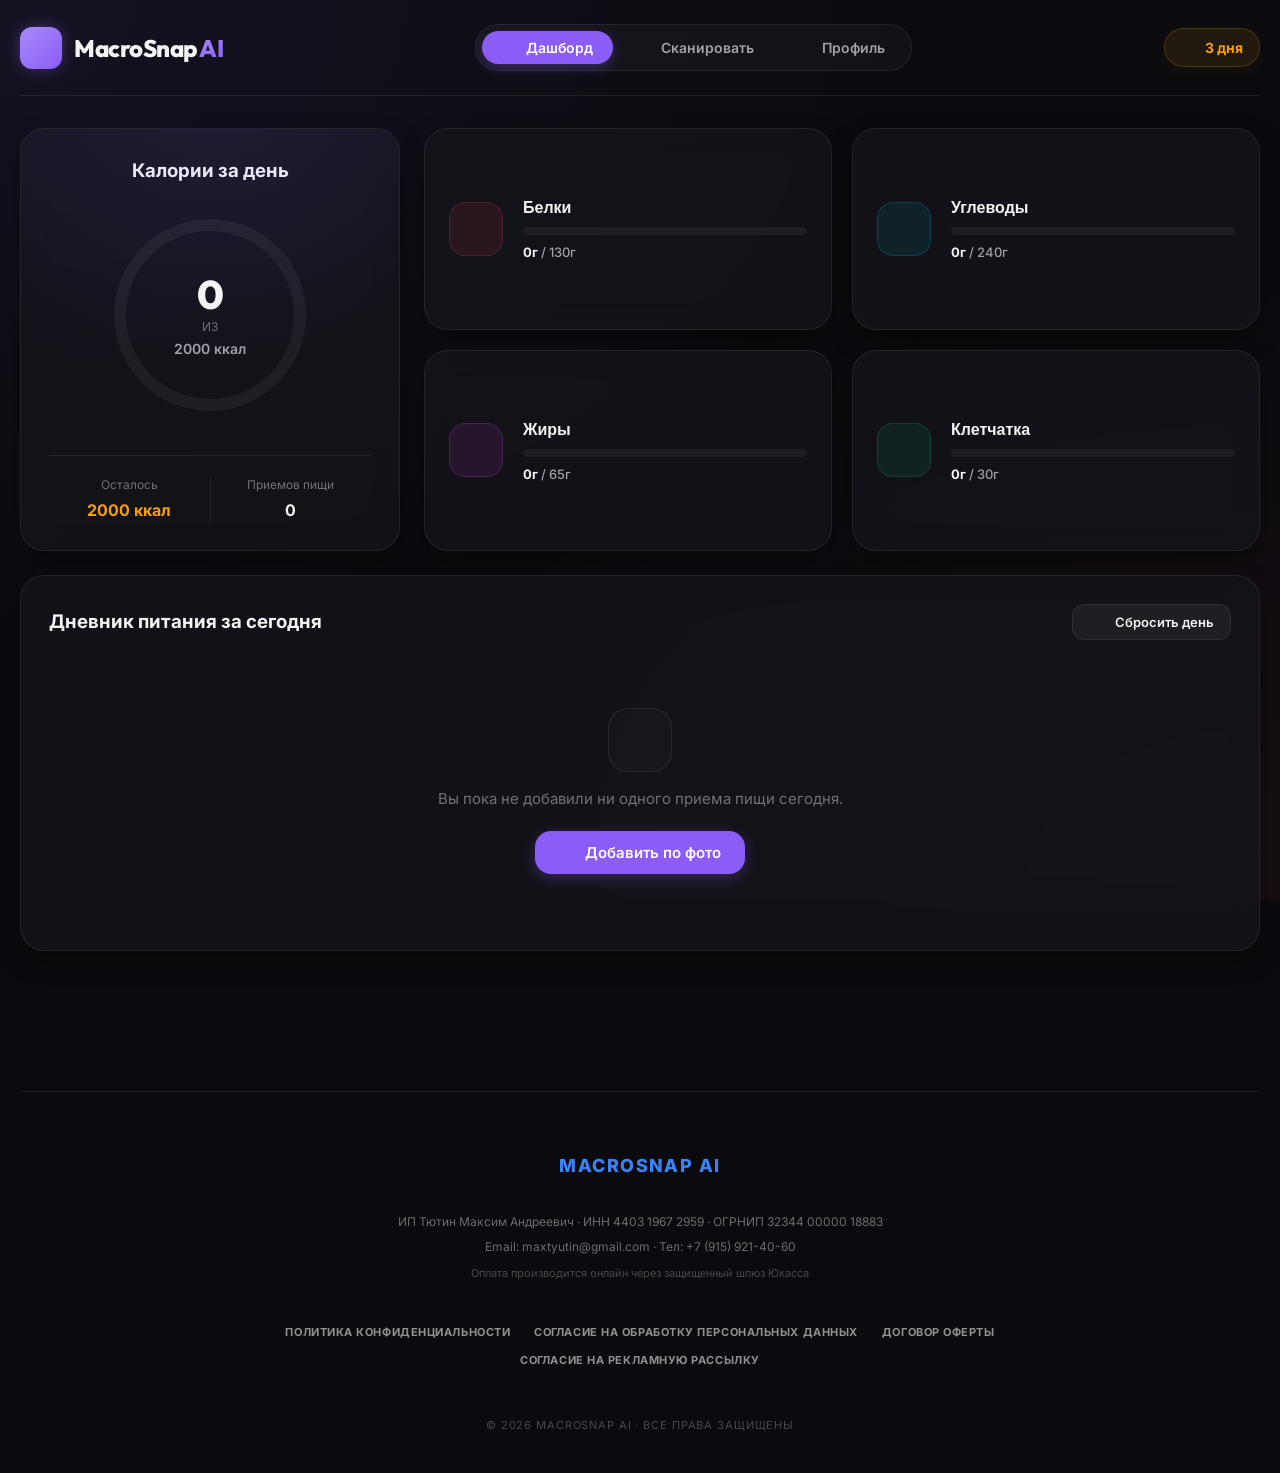
==== commit 9f77fa94: "Add files via upload" ====
--- a/index.html
+++ b/index.html
@@ -2,9 +2,14 @@
 <html lang="ru">
 <head>
   <meta charset="UTF-8">
-  <meta name="viewport" content="width=device-width, initial-scale=1.0">
+  <meta name="viewport" content="width=device-width, initial-scale=1.0, maximum-scale=1.0, user-scalable=no, viewport-fit=cover">
   <title>MacroSnap AI — Трекер питания по фото</title>
   <meta name="description" content="Умный трекер калорий и макронутриентов. Сфотографируйте еду, а наш ИИ определит ингредиенты, вес, калории и даст персональные рекомендации!">
+  <link rel="manifest" href="manifest.json">
+  <meta name="apple-mobile-web-app-capable" content="yes">
+  <meta name="apple-mobile-web-app-status-bar-style" content="black-translucent">
+  <meta name="apple-mobile-web-app-title" content="MacroSnap AI">
+  <link rel="apple-touch-icon" href="images/apple-touch-icon.png">
   <link rel="stylesheet" href="styles.css?v=5.4">
   <!-- Google Fonts: Outfit and Inter -->
   <link rel="preconnect" href="https://fonts.googleapis.com">
@@ -260,8 +265,8 @@
               <h4>Ожидание загрузки блюда</h4>
               <p>Выберите демо-блюдо или загрузите фото, чтобы запустить нейросеть для распознавания ингредиентов.</p>
               <div id="model-status" class="model-status">
-                <span class="status-dot yellow"></span>
-                <span class="status-text">Инициализация ИИ (TensorFlow)...</span>
+                <span class="status-dot green"></span>
+                <span class="status-text">ИИ Gemini готов к распознаванию</span>
               </div>
             </div>
 
@@ -416,9 +421,15 @@
           <div class="card profile-card" id="profile-logged-view" style="display: none;">
             <div class="card-glow" style="background: radial-gradient(circle at 50% 0%, rgba(139, 92, 246, 0.15) 0%, transparent 60%);"></div>
             <div style="display: flex; align-items: center; gap: 20px; margin-bottom: 25px;">
-              <div class="coach-avatar" style="width: 70px; height: 70px; font-size: 24px; font-weight: bold; background: linear-gradient(135deg, #8b5cf6, #ec4899); border-radius: 50%; display: flex; align-items: center; justify-content: center; color: white;" id="profile-letter-avatar">
-                U
-              </div>
+              <div class="coach-avatar-wrapper" onclick="triggerWebAvatarUpload()" style="position: relative; cursor: pointer;">
+                <div class="coach-avatar" style="width: 70px; height: 70px; font-size: 24px; font-weight: bold; background: linear-gradient(135deg, #8b5cf6, #ec4899); border-radius: 50%; display: flex; align-items: center; justify-content: center; color: white;" id="profile-letter-avatar">
+                  U
+                </div>
+                <div class="avatar-edit-badge" style="position: absolute; bottom: 0; right: 0; background: var(--accent-primary); width: 22px; height: 22px; border-radius: 50%; display: flex; align-items: center; justify-content: center; font-size: 10px; color: white; border: 2px solid #16161d;">
+                  <i data-lucide="camera" style="width: 12px; height: 12px;"></i>
+                </div>
+              </div>
+              <input type="file" id="web-avatar-file-input" accept="image/*" style="display: none;" onchange="handleWebAvatarUpload(event)">
               <div>
                 <h3 id="profile-display-name" style="margin: 0; font-size: 22px;">Пользователь</h3>
                 <span id="profile-display-email" style="font-size: 14px; color: var(--text-secondary);">user@example.com</span>
@@ -428,10 +439,13 @@
             <!-- Mifflin-St Jeor Summary -->
             <div style="background: rgba(255,255,255,0.02); border: 1px solid rgba(255,255,255,0.05); border-radius: 12px; padding: 20px; margin-bottom: 20px;">
               <div style="display: flex; justify-content: space-between; align-items: center; margin-bottom: 15px;">
-                <span style="font-weight: 600;">Суточная норма (ИИ-расчет)</span>
-                <span class="value positive" id="profile-calculated-target" style="font-weight: bold; color: var(--color-protein); font-size: 18px;">2000 ккал</span>
-              </div>
-              <p style="font-size: 13px; color: var(--text-secondary); line-height: 1.5; margin: 0;">Расчитано на основе формулы Миффлина-Сан Жеора для поддержания текущей массы тела с учетом вашего пола, возраста и активности.</p>
+                <span style="font-weight: 600;" id="web-targets-title">Суточная норма (ИИ-расчет)</span>
+                <div style="display: flex; align-items: center; gap: 10px;">
+                  <span class="value positive" id="profile-calculated-target" style="font-weight: bold; color: var(--color-protein); font-size: 18px;">2000 ккал</span>
+                  <button onclick="openWebTargetsModal()" style="font-size: 12px; color: var(--accent-primary); background: transparent; border: 1px solid var(--border-color); border-radius: 6px; padding: 4px 8px; cursor: pointer; transition: var(--transition-fast);">Изменить</button>
+                </div>
+              </div>
+              <p style="font-size: 13px; color: var(--text-secondary); line-height: 1.5; margin: 0;" id="web-targets-description">Расчитано на основе формулы Миффлина-Сан Жеора для поддержания текущей массы тела с учетом вашего пола, возраста и активности.</p>
             </div>
 
             <!-- Profile Parameters Form / Grid -->
@@ -538,6 +552,40 @@
       </div>
     </footer>
 
+    <!-- ================= EDIT TARGETS MODAL ================= -->
+    <div id="web-targets-modal" class="modal-overlay" style="display: none; z-index: 1100;">
+      <div class="modal-card" style="max-width: 420px;">
+        <div class="modal-header">
+          <h3>Настройка норм КБЖУ</h3>
+          <button class="modal-close" onclick="closeWebTargetsModal()"><i data-lucide="x"></i></button>
+        </div>
+        <div style="padding: 20px;">
+          <div style="display: flex; flex-direction: column; gap: 15px; margin-bottom: 20px; text-align: left;">
+            <div>
+              <label style="display: block; font-size: 12px; color: var(--text-secondary); margin-bottom: 6px;">Калории (ккал)</label>
+              <input type="number" id="web-edit-t-cal" class="search-input" min="500" max="10000" style="width: 100%; box-sizing: border-box;">
+            </div>
+            <div>
+              <label style="display: block; font-size: 12px; color: var(--text-secondary); margin-bottom: 6px;">Белки (г)</label>
+              <input type="number" id="web-edit-t-prot" class="search-input" min="0" max="1000" style="width: 100%; box-sizing: border-box;">
+            </div>
+            <div>
+              <label style="display: block; font-size: 12px; color: var(--text-secondary); margin-bottom: 6px;">Углеводы (г)</label>
+              <input type="number" id="web-edit-t-carbs" class="search-input" min="0" max="2000" style="width: 100%; box-sizing: border-box;">
+            </div>
+            <div>
+              <label style="display: block; font-size: 12px; color: var(--text-secondary); margin-bottom: 6px;">Жиры (г)</label>
+              <input type="number" id="web-edit-t-fats" class="search-input" min="0" max="500" style="width: 100%; box-sizing: border-box;">
+            </div>
+          </div>
+          <div style="display: flex; gap: 12px;">
+            <button class="btn btn-primary" onclick="saveWebCustomTargets()" style="flex: 1; justify-content: center; padding: 10px;">Сохранить</button>
+            <button class="btn btn-secondary" onclick="resetWebTargetsToFormula()" style="flex: 1; justify-content: center; padding: 10px;">Сбросить</button>
+          </div>
+        </div>
+      </div>
+    </div>
+
     <!-- ================= AUTH & REGISTRATION MODAL ================= -->
     <div id="auth-modal" class="modal-overlay" style="display: none;">
       <div class="modal-card auth-modal-card">
@@ -744,10 +792,41 @@
     </div>
   </div>
 
-  <!-- TensorFlow.js and MobileNet model loaded via CDN -->
-  <script src="https://cdn.jsdelivr.net/npm/@tensorflow/tfjs@4.17.0/dist/tf.min.js"></script>
-  <script src="https://cdn.jsdelivr.net/npm/@tensorflow-models/mobilenet@2.1.0/dist/mobilenet.min.js"></script>
-  
+  <!-- ================= iOS INSTALL PWA TOOLTIP ================= -->
+  <div id="ios-install-prompt" class="ios-install-overlay" style="display: none;">
+    <div class="ios-install-card">
+      <div class="ios-install-header">
+        <div class="ios-install-logo">
+          <img src="images/apple-touch-icon.png" alt="MacroSnap AI">
+        </div>
+        <div class="ios-install-title-box">
+          <div class="ios-install-title">Установить MacroSnap AI</div>
+          <div class="ios-install-subtitle">Добавьте на домашний экран</div>
+        </div>
+        <button class="ios-install-close" onclick="dismissIosInstallPrompt()">&times;</button>
+      </div>
+      <div class="ios-install-body">
+        <p>Установите приложение на ваш iPhone для быстрого доступа и полноэкранного режима:</p>
+        <div class="ios-install-steps">
+          <div class="ios-install-step">
+            <span class="step-num">1</span>
+            <span class="step-text">Нажмите кнопку <strong>«Поделиться»</strong> <span class="ios-share-icon"><i data-lucide="share"></i></span> (внизу экрана Safari).</span>
+          </div>
+          <div class="ios-install-step">
+            <span class="step-num">2</span>
+            <span class="step-text">Прокрутите меню вниз и выберите <strong>«На экран "Домой"»</strong> <span class="ios-plus-icon"><i data-lucide="plus-square"></i></span>.</span>
+          </div>
+          <div class="ios-install-step">
+            <span class="step-num">3</span>
+            <span class="step-text">Нажмите <strong>«Добавить»</strong> в верхнем правом углу.</span>
+          </div>
+        </div>
+      </div>
+      <div class="ios-install-arrow"></div>
+    </div>
+  </div>
+
+  <!-- TensorFlow.js and MobileNet model loaded dynamically only if local fallback is required -->
   <!-- Main Application Logic Script -->
   <script src="app.js?v=5.4"></script>
 </body>
--- a/styles.css
+++ b/styles.css
@@ -257,7 +257,7 @@
   border: none;
   cursor: pointer;
   transition: var(--transition-fast);
-  line-height: 1;
+  line-height: normal;
 }
 
 .btn i, .btn svg {
@@ -566,6 +566,8 @@
   display: flex;
   align-items: center;
   gap: 16px;
+  flex: 1;
+  min-width: 0;
 }
 
 .meal-thumb-wrapper {
@@ -602,6 +604,7 @@
   display: flex;
   align-items: center;
   gap: 24px;
+  flex-shrink: 0;
 }
 
 .meal-macros-pills {
@@ -1541,32 +1544,76 @@
 
 @media (max-width: 768px) {
   body {
-    padding: 0 12px;
+    padding: 0;
   }
   .app-container {
-    padding: 0 12px 100px 12px;
+    padding: 0 12px calc(80px + env(safe-area-inset-bottom)) 12px;
   }
   .nav-btn span {
-    font-size: 12px;
+    font-size: 10px;
+    font-weight: 500;
   }
   .nav-btn i {
-    width: 16px;
-    height: 16px;
+    width: 20px;
+    height: 20px;
   }
   .app-header {
-    flex-direction: column;
+    flex-direction: row;
+    justify-content: space-between;
+    align-items: center;
     gap: 16px;
-    padding: 16px 0;
+    padding: calc(16px + env(safe-area-inset-top)) 12px 12px 12px;
+    margin: 0 -12px;
+    background: #0b0b0f;
+    border-bottom: 1px solid var(--border-color);
   }
   .app-nav {
+    position: fixed;
+    bottom: 0;
+    left: 0;
+    right: 0;
     width: 100%;
-    justify-content: center;
+    background: rgba(11, 11, 15, 0.88);
+    backdrop-filter: blur(20px);
+    -webkit-backdrop-filter: blur(20px);
+    border-top: 1px solid var(--border-color);
+    border-left: none;
+    border-right: none;
+    border-bottom: none;
+    border-radius: 0;
+    padding: 10px 16px calc(10px + env(safe-area-inset-bottom)) 16px;
+    z-index: 999;
+    box-shadow: 0 -10px 30px rgba(0, 0, 0, 0.5);
+    gap: 8px;
+    display: flex;
+    justify-content: space-around;
+    box-sizing: border-box;
   }
   .nav-btn {
     flex: 1;
+    flex-direction: column;
     justify-content: center;
-    padding: 10px 8px;
-    gap: 6px;
+    align-items: center;
+    padding: 6px 0;
+    gap: 4px;
+    font-size: 10px;
+    background: transparent;
+    border: none;
+    box-shadow: none;
+    border-radius: 8px;
+    color: var(--text-secondary);
+  }
+  .nav-btn:hover {
+    background: transparent;
+    color: var(--text-primary);
+  }
+  .nav-btn.active {
+    background: transparent;
+    color: var(--accent-primary);
+    box-shadow: none;
+  }
+  .nav-btn.active i {
+    filter: drop-shadow(0 0 8px rgba(139, 92, 246, 0.6));
   }
   .macros-summary-grid {
     grid-template-columns: 1fr;
@@ -2253,3 +2300,181 @@
     gap: 16px;
   }
 }
+
+/* ================= iOS INSTALL PWA TOOLTIP ================= */
+.ios-install-overlay {
+  position: fixed;
+  bottom: 0;
+  left: 0;
+  right: 0;
+  padding: 16px;
+  z-index: 2000;
+  display: flex;
+  justify-content: center;
+  pointer-events: none;
+  animation: slideUpFade 0.5s cubic-bezier(0.16, 1, 0.3, 1) forwards;
+}
+
+.ios-install-card {
+  pointer-events: auto;
+  background: rgba(22, 22, 29, 0.95);
+  border: 1px solid rgba(139, 92, 246, 0.3);
+  border-radius: 20px;
+  width: 100%;
+  max-width: 400px;
+  padding: 20px;
+  box-shadow: 0 20px 40px -5px rgba(0, 0, 0, 0.8), 0 0 20px rgba(139, 92, 246, 0.15);
+  backdrop-filter: blur(16px);
+  -webkit-backdrop-filter: blur(16px);
+  position: relative;
+  box-sizing: border-box;
+}
+
+.ios-install-header {
+  display: flex;
+  align-items: center;
+  gap: 12px;
+  margin-bottom: 14px;
+  border-bottom: 1px solid rgba(255, 255, 255, 0.06);
+  padding-bottom: 12px;
+}
+
+.ios-install-logo img {
+  width: 44px;
+  height: 44px;
+  border-radius: 10px;
+  box-shadow: 0 4px 10px rgba(0, 0, 0, 0.3);
+  display: block;
+}
+
+.ios-install-title-box {
+  flex: 1;
+}
+
+.ios-install-title {
+  font-family: 'Outfit', sans-serif;
+  font-size: 16px;
+  font-weight: 700;
+  color: var(--text-primary);
+}
+
+.ios-install-subtitle {
+  font-size: 12px;
+  color: var(--text-secondary);
+}
+
+.ios-install-close {
+  background: transparent;
+  border: none;
+  color: var(--text-muted);
+  font-size: 24px;
+  cursor: pointer;
+  padding: 0 4px;
+  line-height: 1;
+  transition: var(--transition-fast);
+}
+
+.ios-install-close:hover {
+  color: var(--text-primary);
+}
+
+.ios-install-body p {
+  font-size: 13px;
+  color: var(--text-secondary);
+  line-height: 1.4;
+  margin-bottom: 12px;
+}
+
+.ios-install-steps {
+  display: flex;
+  flex-direction: column;
+  gap: 10px;
+}
+
+.ios-install-step {
+  display: flex;
+  align-items: flex-start;
+  gap: 10px;
+}
+
+.ios-install-step .step-num {
+  width: 20px;
+  height: 20px;
+  border-radius: 50%;
+  background: var(--accent-primary-glow);
+  border: 1px solid var(--accent-primary);
+  color: var(--text-primary);
+  display: flex;
+  align-items: center;
+  justify-content: center;
+  font-size: 11px;
+  font-weight: 700;
+  flex-shrink: 0;
+  margin-top: 1px;
+}
+
+.ios-install-step .step-text {
+  font-size: 13px;
+  color: var(--text-primary);
+  line-height: 1.4;
+}
+
+.ios-install-step strong {
+  color: var(--accent-primary);
+}
+
+.ios-share-icon, .ios-plus-icon {
+  display: inline-flex;
+  align-items: center;
+  justify-content: center;
+  vertical-align: middle;
+  background: rgba(255, 255, 255, 0.08);
+  border-radius: 4px;
+  padding: 2px 4px;
+  margin: 0 2px;
+}
+
+.ios-share-icon i, .ios-plus-icon i {
+  width: 14px;
+  height: 14px;
+  stroke-width: 2px;
+}
+
+.ios-share-icon i {
+  color: #007aff;
+}
+
+.ios-install-arrow {
+  position: absolute;
+  bottom: -8px;
+  left: 50%;
+  transform: translateX(-50%) rotate(45deg);
+  width: 16px;
+  height: 16px;
+  background: rgba(22, 22, 29, 0.95);
+  border-right: 1px solid rgba(139, 92, 246, 0.3);
+  border-bottom: 1px solid rgba(139, 92, 246, 0.3);
+  box-shadow: 10px 10px 20px rgba(0, 0, 0, 0.4);
+}
+
+@keyframes slideUpFade {
+  from {
+    opacity: 0;
+    transform: translateY(20px);
+  }
+  to {
+    opacity: 1;
+    transform: translateY(0);
+  }
+}
+
+@media (max-width: 480px) {
+  .ios-install-overlay {
+    bottom: calc(76px + env(safe-area-inset-bottom));
+    padding: 12px;
+  }
+  .ios-install-arrow {
+    display: none;
+  }
+}
+
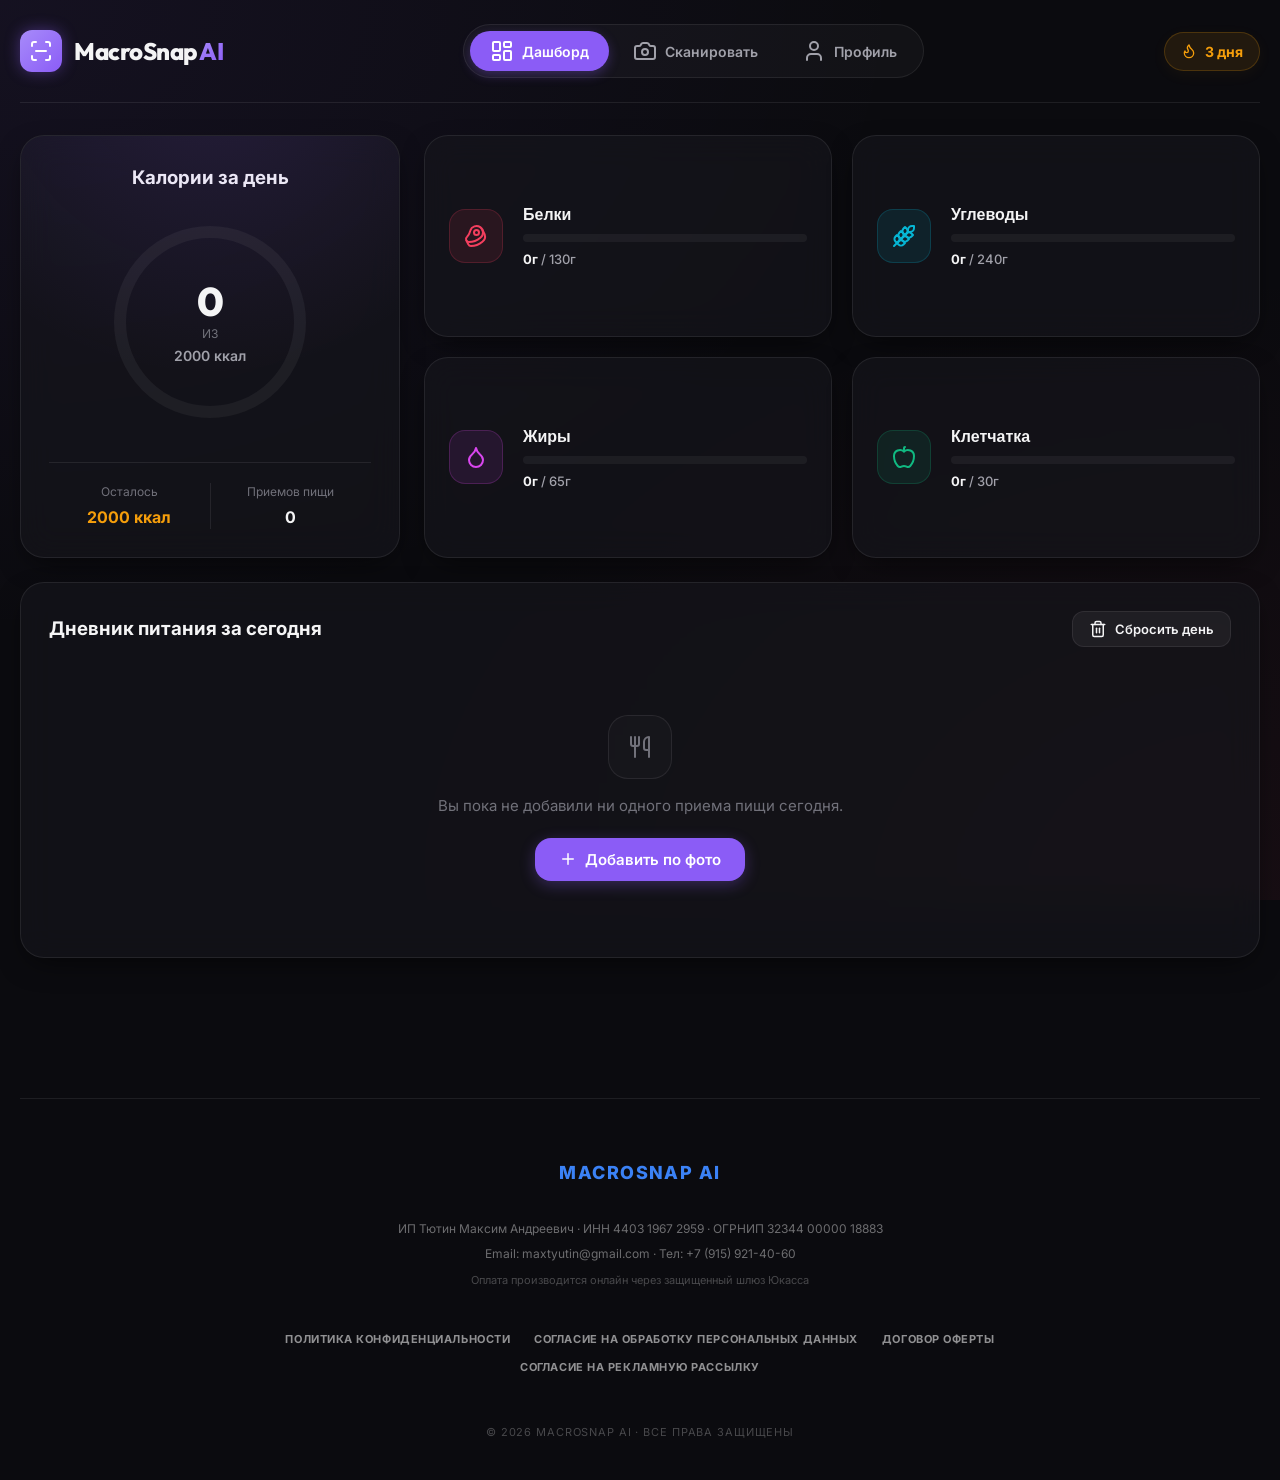
==== commit badea71c: "Add files via upload" ====
--- a/index.html
+++ b/index.html
@@ -15,8 +15,8 @@
   <link rel="preconnect" href="https://fonts.googleapis.com">
   <link rel="preconnect" href="https://fonts.gstatic.com" crossorigin>
   <link href="https://fonts.googleapis.com/css2?family=Inter:wght@300;400;500;600;700&family=Outfit:wght@400;500;600;700;800&display=swap" rel="stylesheet">
-  <!-- Lucide Icons (CDN) for UI Icons -->
-  <script src="https://unpkg.com/lucide@latest"></script>
+  <!-- Lucide Icons (Local) for UI Icons -->
+  <script src="lucide.min.js"></script>
   <!-- Telegram WebApp SDK -->
   <script src="https://telegram.org/js/telegram-web-app.js"></script>
 </head>
